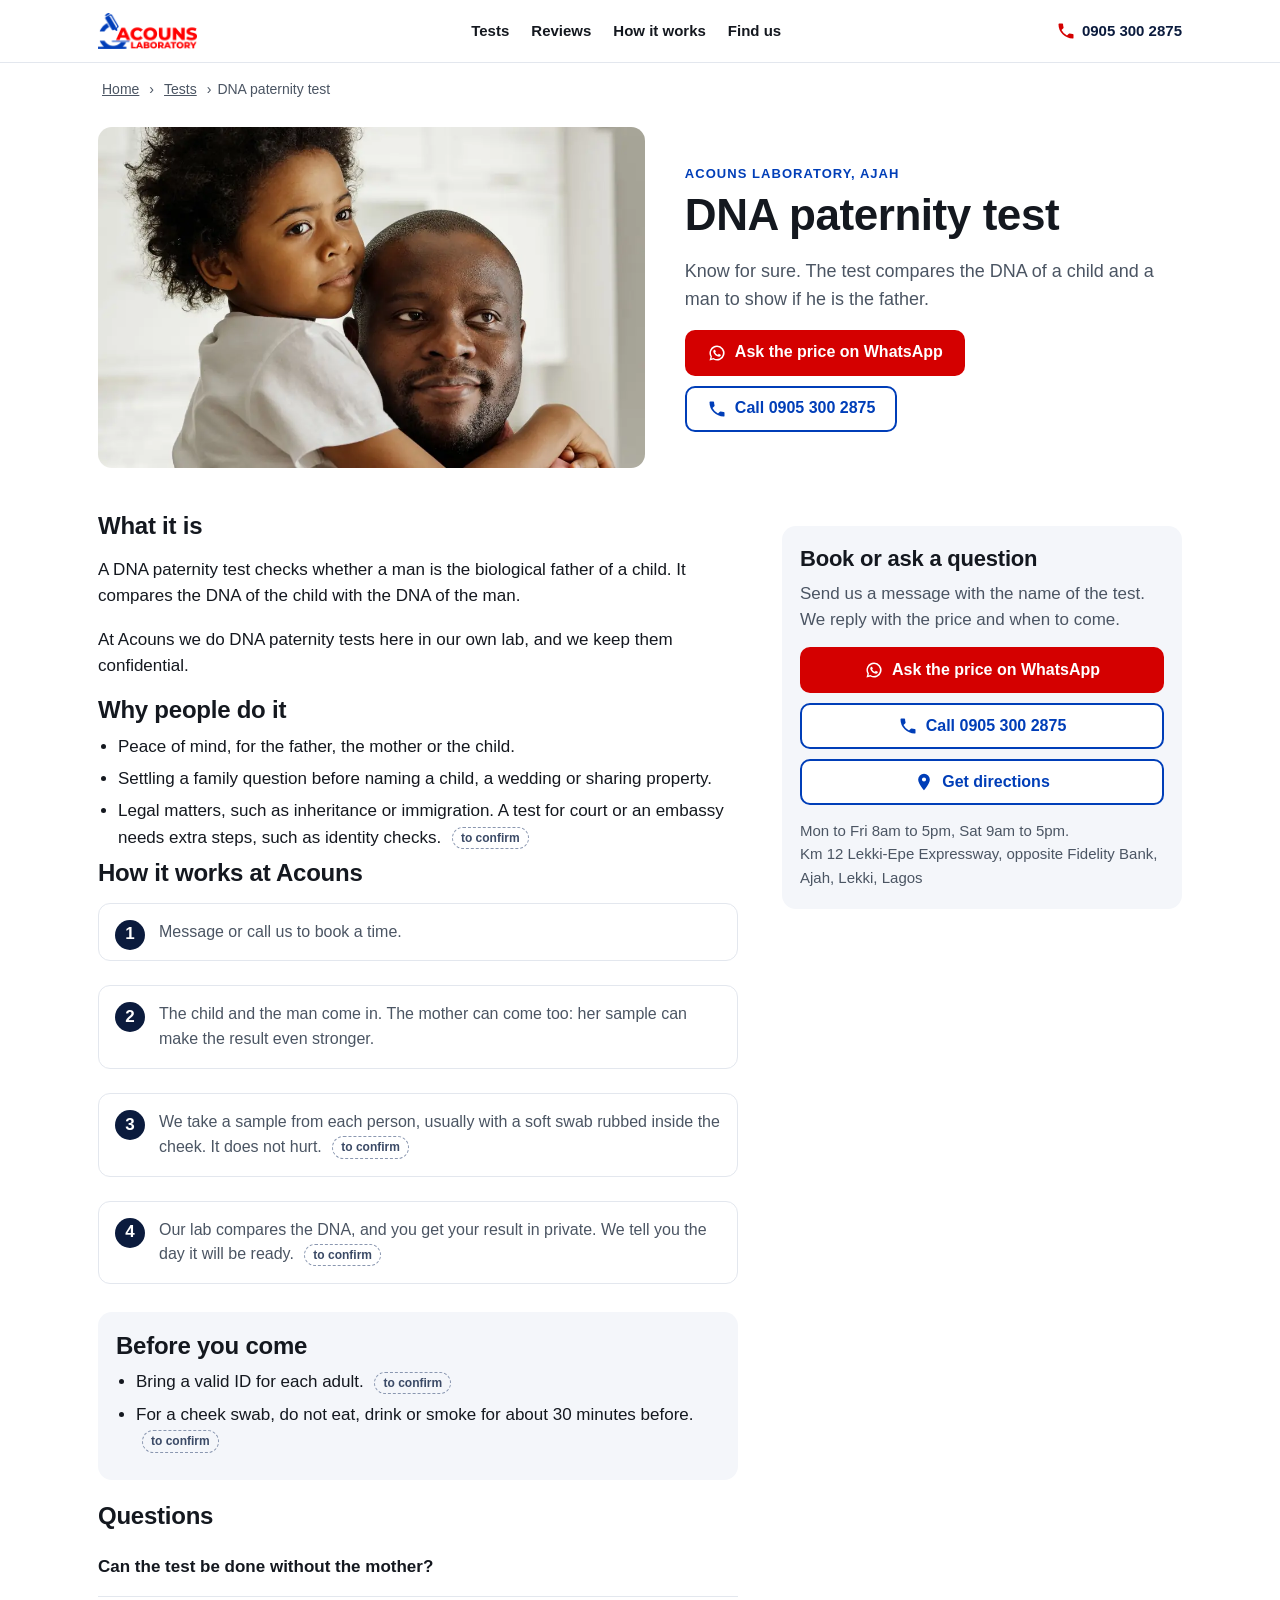
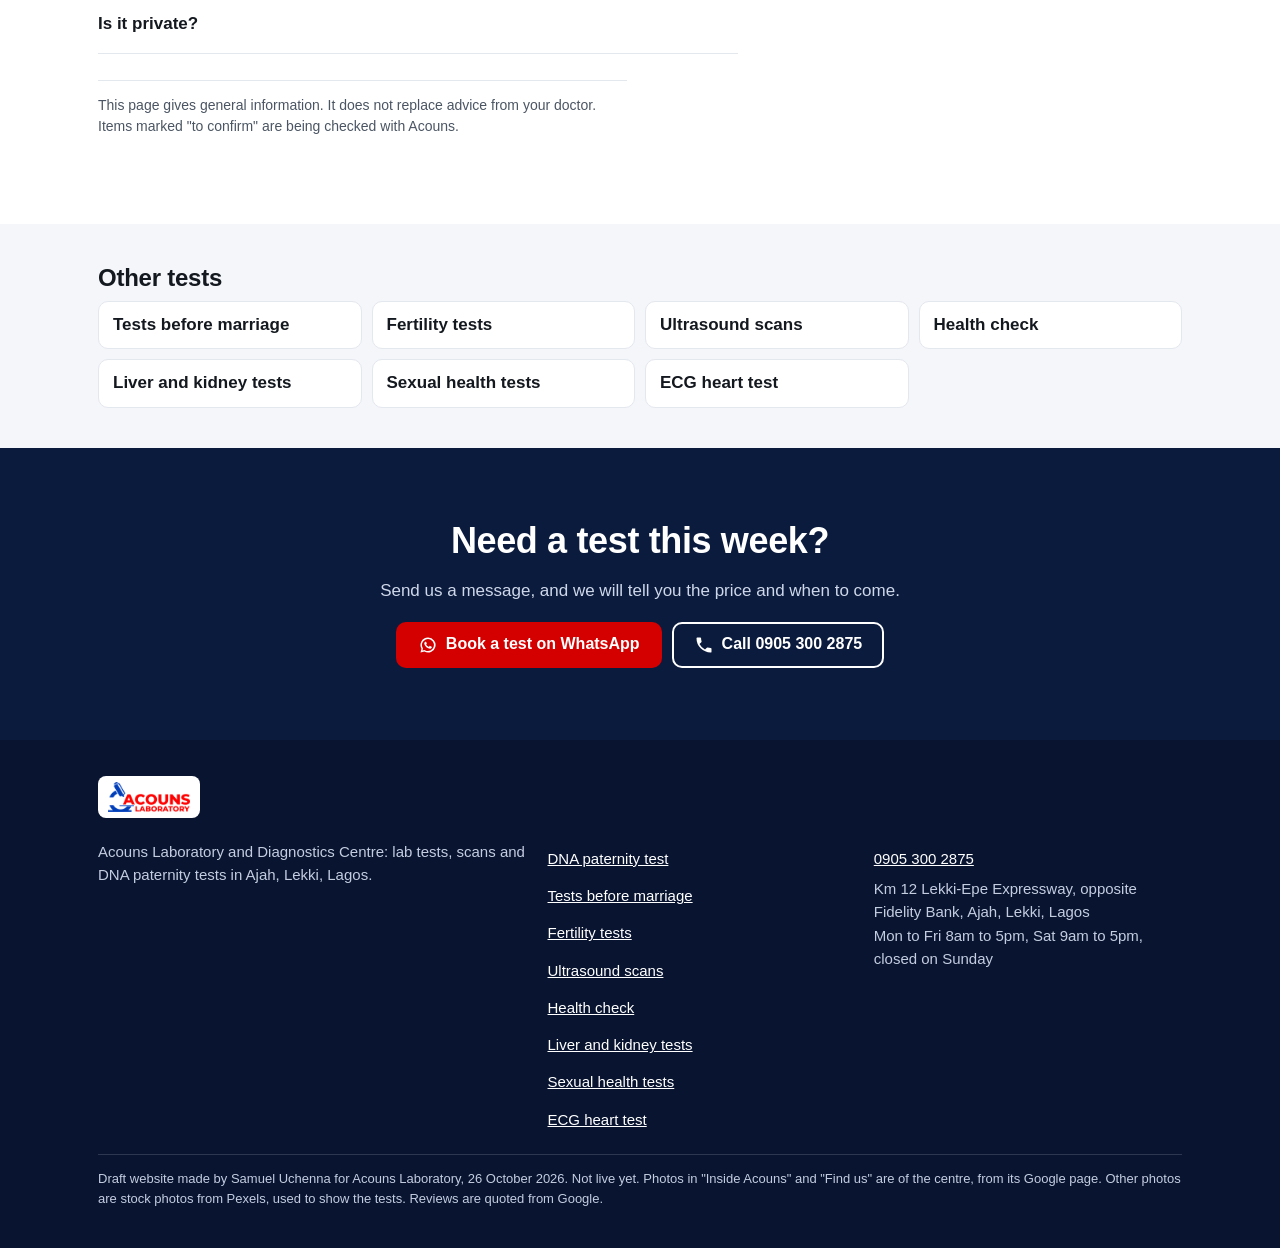
==== dna-paternity-test.html @ ff17a574 "Acouns v2: page per test, stock photos, full-width slow-pan hero" ====
<!doctype html>
<html lang="en-NG">
<head>
<meta charset="utf-8">
<meta name="viewport" content="width=device-width, initial-scale=1">
<meta name="robots" content="noindex, nofollow">
<title>DNA paternity test in Ajah, Lagos | Acouns Laboratory</title>
<meta name="description" content="DNA paternity test at Acouns Laboratory, Km 12 Lekki-Epe Expressway, Ajah. What it is, who it is for, how it works and what to bring.">
<link rel="icon" type="image/png" href="favicon.png">
<link rel="stylesheet" href="assets/site.css">
<script>document.documentElement.classList.add('js')</script>
<script src="assets/site.js" defer></script>
</head>
<body>
<header class="top"><div class="wrap">
 <a class="logo" href="index.html" aria-label="Acouns Laboratory home"><img src="assets/logo-acouns.png" width="104" height="38" alt="Acouns Laboratory"></a>
 <nav class="links" aria-label="Main"><a href="index.html#tests">Tests</a><a href="index.html#reviews">Reviews</a><a href="index.html#how">How it works</a><a href="index.html#find">Find us</a></nav>
 <a class="hcall" href="tel:+2349053002875"><svg viewBox="0 0 24 24" aria-hidden="true"><path d="M6.6 10.8a15.1 15.1 0 0 0 6.6 6.6l2.2-2.2a1 1 0 0 1 1-.25 11.4 11.4 0 0 0 3.6.57 1 1 0 0 1 1 1V20a1 1 0 0 1-1 1A17 17 0 0 1 3 4a1 1 0 0 1 1-1h3.5a1 1 0 0 1 1 1c0 1.25.2 2.45.57 3.57a1 1 0 0 1-.25 1z"/></svg><span>0905 300 2875</span></a>
</div></header>

<main>
<div class="wrap crumb"><a href="index.html">Home</a><span>&rsaquo;</span><a href="index.html#tests">Tests</a><span>&rsaquo;</span>DNA paternity test</div>
<section class="thero"><div class="wrap">
 <div class="pic"><img src="assets/img/t-dna-paternity-test-960.webp" srcset="assets/img/t-dna-paternity-test-480.webp 480w, assets/img/t-dna-paternity-test-960.webp 960w, assets/img/t-dna-paternity-test-1600.webp 1600w" sizes="(min-width: 900px) 55vw, 100vw" width="1600" height="1000" alt="A father hugging his young son" fetchpriority="high"></div>
 <div class="txt">
  <p class="kicker">Acouns Laboratory, Ajah</p>
  <h1>DNA paternity test</h1>
  <p class="sub">Know for sure. The test compares the DNA of a child and a man to show if he is the father.</p>
  <div class="acts"><a class="btn main" href="https://wa.me/2349053002875?text=Hello%20Acouns%2C%20please%20what%20is%20the%20price%20of%20the%20DNA%20paternity%20test%3F" target="_blank" rel="noopener"><svg viewBox="0 0 24 24" aria-hidden="true"><path d="M12 3a9 9 0 0 0-7.8 13.5L3 21l4.6-1.2A9 9 0 1 0 12 3zm0 16.2a7.2 7.2 0 0 1-3.7-1l-.3-.2-2.7.7.7-2.6-.2-.3A7.2 7.2 0 1 1 12 19.2zm4-5.4c-.2-.1-1.3-.6-1.5-.7s-.4-.1-.5.1-.6.7-.7.9-.3.2-.5.1a5.9 5.9 0 0 1-2.9-2.6c-.2-.4.2-.4.6-1.2a.4.4 0 0 0 0-.4l-.7-1.6c-.2-.4-.4-.4-.5-.4h-.4a.8.8 0 0 0-.6.3 2.5 2.5 0 0 0-.8 1.9 4.4 4.4 0 0 0 .9 2.3 10 10 0 0 0 3.8 3.4c1.4.6 2 .6 2.7.5a2.3 2.3 0 0 0 1.5-1.1 1.9 1.9 0 0 0 .1-1.1c0-.1-.2-.2-.5-.3z"/></svg>Ask the price on WhatsApp</a><a class="btn line" href="tel:+2349053002875"><svg viewBox="0 0 24 24" aria-hidden="true"><path d="M6.6 10.8a15.1 15.1 0 0 0 6.6 6.6l2.2-2.2a1 1 0 0 1 1-.25 11.4 11.4 0 0 0 3.6.57 1 1 0 0 1 1 1V20a1 1 0 0 1-1 1A17 17 0 0 1 3 4a1 1 0 0 1 1-1h3.5a1 1 0 0 1 1 1c0 1.25.2 2.45.57 3.57a1 1 0 0 1-.25 1z"/></svg>Call 0905 300 2875</a></div>
 </div>
</div></section>
<section style="padding-top:28px"><div class="wrap tbody">
 <div class="prose">
  
  <h2>What it is</h2>
  <p>A DNA paternity test checks whether a man is the biological father of a child. It compares the DNA of the child with the DNA of the man.</p><p>At Acouns we do DNA paternity tests here in our own lab, and we keep them confidential.</p>
  <h2>Why people do it</h2>
  <ul><li>Peace of mind, for the father, the mother or the child.</li><li>Settling a family question before naming a child, a wedding or sharing property.</li><li>Legal matters, such as inheritance or immigration. A test for court or an embassy needs extra steps, such as identity checks. <span class="chip">to confirm</span></li></ul>
  <h2>How it works at Acouns</h2>
  <ol class="steps" style="grid-template-columns:1fr;margin-top:10px"><li><p>Message or call us to book a time.</p></li><li><p>The child and the man come in. The mother can come too: her sample can make the result even stronger.</p></li><li><p>We take a sample from each person, usually with a soft swab rubbed inside the cheek. It does not hurt. <span class="chip">to confirm</span></p></li><li><p>Our lab compares the DNA, and you get your result in private. We tell you the day it will be ready. <span class="chip">to confirm</span></p></li></ol>
  
  <div class="box"><h2>Before you come</h2><ul><li>Bring a valid ID for each adult. <span class="chip">to confirm</span></li><li>For a cheek swab, do not eat, drink or smoke for about 30 minutes before. <span class="chip">to confirm</span></li></ul></div>
  <div class="faq"><h2>Questions</h2><details><summary>Can the test be done without the mother?</summary><p>Yes. A paternity test can be done with just the man and the child. Adding the mother's sample makes it stronger.</p></details><details><summary>Is it private?</summary><p>Yes. We keep DNA tests confidential, and the result is given only to the people who did the test.</p></details></div>
  <p class="note">This page gives general information. It does not replace advice from your doctor. Items marked "to confirm" are being checked with Acouns.</p>
 </div>
 <aside class="tside box" aria-label="Book this test">
  <h2 style="font-size:22px">Book or ask a question</h2>
  <p style="color:var(--mut);margin:0 0 14px">Send us a message with the name of the test. We reply with the price and when to come.</p>
  <div class="acts" style="flex-direction:column"><a class="btn main" href="https://wa.me/2349053002875?text=Hello%20Acouns%2C%20please%20what%20is%20the%20price%20of%20the%20DNA%20paternity%20test%3F" target="_blank" rel="noopener"><svg viewBox="0 0 24 24" aria-hidden="true"><path d="M12 3a9 9 0 0 0-7.8 13.5L3 21l4.6-1.2A9 9 0 1 0 12 3zm0 16.2a7.2 7.2 0 0 1-3.7-1l-.3-.2-2.7.7.7-2.6-.2-.3A7.2 7.2 0 1 1 12 19.2zm4-5.4c-.2-.1-1.3-.6-1.5-.7s-.4-.1-.5.1-.6.7-.7.9-.3.2-.5.1a5.9 5.9 0 0 1-2.9-2.6c-.2-.4.2-.4.6-1.2a.4.4 0 0 0 0-.4l-.7-1.6c-.2-.4-.4-.4-.5-.4h-.4a.8.8 0 0 0-.6.3 2.5 2.5 0 0 0-.8 1.9 4.4 4.4 0 0 0 .9 2.3 10 10 0 0 0 3.8 3.4c1.4.6 2 .6 2.7.5a2.3 2.3 0 0 0 1.5-1.1 1.9 1.9 0 0 0 .1-1.1c0-.1-.2-.2-.5-.3z"/></svg>Ask the price on WhatsApp</a><a class="btn line" href="tel:+2349053002875"><svg viewBox="0 0 24 24" aria-hidden="true"><path d="M6.6 10.8a15.1 15.1 0 0 0 6.6 6.6l2.2-2.2a1 1 0 0 1 1-.25 11.4 11.4 0 0 0 3.6.57 1 1 0 0 1 1 1V20a1 1 0 0 1-1 1A17 17 0 0 1 3 4a1 1 0 0 1 1-1h3.5a1 1 0 0 1 1 1c0 1.25.2 2.45.57 3.57a1 1 0 0 1-.25 1z"/></svg>Call 0905 300 2875</a><a class="btn line" href="https://www.google.com/maps/dir/?api=1&amp;destination=Acouns%20Laboratory%20And%20Diagnostics%20Centre%2C%20Km%2012%20Lekki-Epe%20Expressway%2C%20Ajah%2C%20Lagos" target="_blank" rel="noopener"><svg viewBox="0 0 24 24" aria-hidden="true"><path d="M12 2a7 7 0 0 0-7 7c0 5.2 7 13 7 13s7-7.8 7-13a7 7 0 0 0-7-7zm0 9.5A2.5 2.5 0 1 1 12 6.5a2.5 2.5 0 0 1 0 5z"/></svg>Get directions</a></div>
  <p style="font-size:15px;color:var(--mut);margin:14px 0 0">Mon to Fri 8am to 5pm, Sat 9am to 5pm.<br>Km 12 Lekki-Epe Expressway, opposite Fidelity Bank, Ajah, Lekki, Lagos</p>
 </aside>
</div></section>
<section style="background:var(--soft);padding:40px 0"><div class="wrap">
 <h2 style="font-size:24px">Other tests</h2>
 <ul class="others"><li><a href="tests-before-marriage.html">Tests before marriage</a></li><li><a href="fertility-tests.html">Fertility tests</a></li><li><a href="ultrasound-scans.html">Ultrasound scans</a></li><li><a href="health-check.html">Health check</a></li><li><a href="liver-and-kidney-tests.html">Liver and kidney tests</a></li><li><a href="sexual-health-tests.html">Sexual health tests</a></li><li><a href="ecg-heart-test.html">ECG heart test</a></li></ul>
</div></section>
</main>
<section class="close"><div class="wrap">
 <h2>Need a test this week?</h2>
 <p>Send us a message, and we will tell you the price and when to come.</p>
 <div class="cacts"><a class="btn main" href="https://wa.me/2349053002875?text=Hello%20Acouns%2C%20I%20would%20like%20to%20book%20a%20test." target="_blank" rel="noopener"><svg viewBox="0 0 24 24" aria-hidden="true"><path d="M12 3a9 9 0 0 0-7.8 13.5L3 21l4.6-1.2A9 9 0 1 0 12 3zm0 16.2a7.2 7.2 0 0 1-3.7-1l-.3-.2-2.7.7.7-2.6-.2-.3A7.2 7.2 0 1 1 12 19.2zm4-5.4c-.2-.1-1.3-.6-1.5-.7s-.4-.1-.5.1-.6.7-.7.9-.3.2-.5.1a5.9 5.9 0 0 1-2.9-2.6c-.2-.4.2-.4.6-1.2a.4.4 0 0 0 0-.4l-.7-1.6c-.2-.4-.4-.4-.5-.4h-.4a.8.8 0 0 0-.6.3 2.5 2.5 0 0 0-.8 1.9 4.4 4.4 0 0 0 .9 2.3 10 10 0 0 0 3.8 3.4c1.4.6 2 .6 2.7.5a2.3 2.3 0 0 0 1.5-1.1 1.9 1.9 0 0 0 .1-1.1c0-.1-.2-.2-.5-.3z"/></svg>Book a test on WhatsApp</a><a class="btn line" href="tel:+2349053002875"><svg viewBox="0 0 24 24" aria-hidden="true"><path d="M6.6 10.8a15.1 15.1 0 0 0 6.6 6.6l2.2-2.2a1 1 0 0 1 1-.25 11.4 11.4 0 0 0 3.6.57 1 1 0 0 1 1 1V20a1 1 0 0 1-1 1A17 17 0 0 1 3 4a1 1 0 0 1 1-1h3.5a1 1 0 0 1 1 1c0 1.25.2 2.45.57 3.57a1 1 0 0 1-.25 1z"/></svg>Call 0905 300 2875</a></div>
</div></section>
<footer><div class="wrap">
 <span class="plate"><img src="assets/logo-acouns.png" width="82" height="30" alt="Acouns Laboratory" loading="lazy"></span>
 <div class="cols">
  <p>Acouns Laboratory and Diagnostics Centre: lab tests, scans and DNA paternity tests in Ajah, Lekki, Lagos.</p>
  <ul><li><a href="dna-paternity-test.html">DNA paternity test</a></li><li><a href="tests-before-marriage.html">Tests before marriage</a></li><li><a href="fertility-tests.html">Fertility tests</a></li><li><a href="ultrasound-scans.html">Ultrasound scans</a></li><li><a href="health-check.html">Health check</a></li><li><a href="liver-and-kidney-tests.html">Liver and kidney tests</a></li><li><a href="sexual-health-tests.html">Sexual health tests</a></li><li><a href="ecg-heart-test.html">ECG heart test</a></li></ul>
  <p><a href="tel:+2349053002875">0905 300 2875</a><br>Km 12 Lekki-Epe Expressway, opposite Fidelity Bank, Ajah, Lekki, Lagos<br>Mon to Fri 8am to 5pm, Sat 9am to 5pm, closed on Sunday</p>
 </div>
 <p class="legal">Draft website made by Samuel Uchenna for Acouns Laboratory, 26 October 2026. Not live yet. Photos in "Inside Acouns" and "Find us" are of the centre, from its Google page. Other photos are stock photos from Pexels, used to show the tests. Reviews are quoted from Google.</p>
</div></footer>
<nav class="mbar" aria-label="Quick contact"><a class="c" href="tel:+2349053002875" aria-label="Call 0905 300 2875"><svg viewBox="0 0 24 24" aria-hidden="true"><path d="M6.6 10.8a15.1 15.1 0 0 0 6.6 6.6l2.2-2.2a1 1 0 0 1 1-.25 11.4 11.4 0 0 0 3.6.57 1 1 0 0 1 1 1V20a1 1 0 0 1-1 1A17 17 0 0 1 3 4a1 1 0 0 1 1-1h3.5a1 1 0 0 1 1 1c0 1.25.2 2.45.57 3.57a1 1 0 0 1-.25 1z"/></svg>0905 300 2875</a><a class="w" href="https://wa.me/2349053002875?text=Hello%20Acouns%2C%20I%20would%20like%20to%20book%20a%20test." target="_blank" rel="noopener"><svg viewBox="0 0 24 24" aria-hidden="true"><path d="M12 3a9 9 0 0 0-7.8 13.5L3 21l4.6-1.2A9 9 0 1 0 12 3zm0 16.2a7.2 7.2 0 0 1-3.7-1l-.3-.2-2.7.7.7-2.6-.2-.3A7.2 7.2 0 1 1 12 19.2zm4-5.4c-.2-.1-1.3-.6-1.5-.7s-.4-.1-.5.1-.6.7-.7.9-.3.2-.5.1a5.9 5.9 0 0 1-2.9-2.6c-.2-.4.2-.4.6-1.2a.4.4 0 0 0 0-.4l-.7-1.6c-.2-.4-.4-.4-.5-.4h-.4a.8.8 0 0 0-.6.3 2.5 2.5 0 0 0-.8 1.9 4.4 4.4 0 0 0 .9 2.3 10 10 0 0 0 3.8 3.4c1.4.6 2 .6 2.7.5a2.3 2.3 0 0 0 1.5-1.1 1.9 1.9 0 0 0 .1-1.1c0-.1-.2-.2-.5-.3z"/></svg>WhatsApp us</a></nav>
</body>
</html>
---- assets/site.css ----
:root{--red:#d40000;--red-d:#b00000;--blue:#003eb8;--navy:#0b1b3d;--ink:#14181f;--mut:#4b5563;--line:#e3e7ee;--soft:#f4f6fa;--w:1120px}
*{box-sizing:border-box}
html{scroll-behavior:smooth;scroll-padding-top:76px}
body{margin:0;font-family:"Segoe UI",Roboto,"Helvetica Neue",Arial,sans-serif;color:var(--ink);font-size:17px;line-height:1.55;background:#fff}
img{max-width:100%;height:auto;display:block}
a{color:var(--blue)}
svg{width:20px;height:20px;fill:currentColor;flex:none}
.wrap{max-width:var(--w);margin:0 auto;padding:0 18px}
h1,h2,h3{line-height:1.15;margin:0 0 .4em;letter-spacing:-.01em}
h1{font-size:34px} h2{font-size:27px} h3{font-size:19px}
section{padding:52px 0}
.faq details p,.close p,.lead,.prose p,.prose li{max-width:68ch}
.close p{margin-left:auto;margin-right:auto}
.kicker{max-width:60ch;font-size:13px;font-weight:700;letter-spacing:.08em;text-transform:uppercase;color:var(--blue);margin:0 0 6px}
.lead{color:var(--mut);margin:0 0 22px}
.btn{white-space:nowrap;display:inline-flex;align-items:center;justify-content:center;gap:8px;min-height:46px;padding:0 20px;border-radius:10px;font-weight:700;text-decoration:none;font-size:16px;border:2px solid transparent}
.btn.main{background:var(--red);color:#fff} .btn.main:hover{background:var(--red-d)}
.btn.line{border-color:var(--blue);color:var(--blue);background:#fff} .btn.line:hover{background:#eef3ff}
.chip{display:inline-block;font-size:12px;font-weight:700;color:#3b4a66;border:1px dashed #8a97b0;border-radius:20px;padding:1px 8px;margin-left:6px;vertical-align:middle;white-space:nowrap}
/* header */
header.top{position:sticky;top:0;z-index:20;background:#fff;border-bottom:1px solid var(--line)}
header.top .wrap{display:flex;align-items:center;justify-content:space-between;height:62px;gap:12px}
.logo{display:block;flex:none} .logo img{height:36px;width:auto}
nav.links{display:none;gap:22px} nav.links a{color:var(--ink);text-decoration:none;font-weight:600;font-size:15px} nav.links a:hover{color:var(--blue)}
.hcall{display:inline-flex;align-items:center;gap:6px;color:var(--navy);font-weight:700;text-decoration:none;font-size:15px;min-height:42px}
.hcall svg{color:var(--red)}
/* hero: full-width pictures, panel below (same on phone and laptop) */
.hero{padding:0 0 10px}
.media{position:relative;overflow:hidden;background:#dfe5ef;aspect-ratio:4/3}
.media .slide{position:absolute;inset:0;margin:0;opacity:0;transition:opacity 1.1s ease}
.media .slide.on{opacity:1}
.media img{width:100%;height:100%;object-fit:cover}
.js .media .slide.on img{animation:pan 9s ease-out forwards}
.media .slide.alt img{transform-origin:70% 40%}
@keyframes pan{from{transform:scale(1)}to{transform:scale(1.07)}}
.mtag{position:absolute;left:12px;bottom:56px;background:rgba(11,27,61,.78);color:#fff;font-size:13px;font-weight:700;border-radius:20px;padding:4px 12px;z-index:2}
.pausebtn{position:absolute;right:12px;bottom:56px;z-index:2;display:none;align-items:center;gap:6px;background:rgba(255,255,255,.92);color:var(--navy);border:0;border-radius:20px;font:700 13px/1 "Segoe UI",Arial,sans-serif;min-height:34px;padding:0 12px;cursor:pointer}
.media.running .pausebtn{display:inline-flex}
.hero .panel{position:relative;z-index:3;margin:-44px 12px 0;background:#fff;border-radius:16px;padding:20px 18px 18px;box-shadow:0 10px 34px rgba(11,27,61,.14)}
.hero p.sub{color:var(--mut);margin:0 0 14px}
.acts{display:flex;flex-wrap:wrap;gap:10px}
.hero .acts .btn{flex:1 1 220px}
.open{display:flex;align-items:center;gap:8px;font-size:15px;font-weight:600;color:var(--navy);margin:0 0 12px}
.open .dot{width:9px;height:9px;border-radius:50%;background:#1f9d55;flex:none} .open.shut .dot{background:#9aa3b2}
/* proof */
.proof{background:var(--navy);color:#fff;padding:22px 0}
.proof .wrap{display:grid;grid-template-columns:repeat(2,1fr);gap:16px 10px}
.proof .wrap>div{border-left:1px solid rgba(255,255,255,.25);padding-left:12px}
.proof b{display:block;font-size:30px;line-height:1.1} .proof span{font-size:14px;color:#cfd8ea}
/* test cards */
.tests{display:grid;grid-template-columns:1fr;gap:14px}
.test{position:relative;border:1px solid var(--line);border-radius:12px;overflow:hidden;display:flex;flex-direction:column;background:#fff;transition:transform .15s,box-shadow .15s}
.test:hover{transform:translateY(-2px);box-shadow:0 6px 18px rgba(11,27,61,.10)}
.test img{width:100%;aspect-ratio:16/10;object-fit:cover}
.test .tb{padding:14px 16px 12px;display:flex;flex-direction:column;flex:1}
.test h3 a{color:var(--ink);text-decoration:none;display:inline-block;padding:10px 0 4px;min-height:40px} .test h3 a::after{content:"";position:absolute;inset:0;z-index:1}
.test p{color:var(--mut);margin:0 0 10px;font-size:16px}
.test .more{font-weight:700;font-size:15px;color:var(--blue);margin-top:auto}
.test .ask{position:relative;z-index:2;font-weight:700;font-size:15px;min-height:44px;display:inline-flex;align-items:center;gap:6px;color:#1f7a4d}
.test .ask svg{width:18px;height:18px}
.notsure{margin-top:18px;display:flex;flex-wrap:wrap;gap:10px;align-items:center}
.depts{columns:1;padding:0;margin:14px 0 0;list-style:none} .depts li{break-inside:avoid;padding:6px 0;border-bottom:1px solid var(--line);font-size:16px} .depts span{color:var(--mut)}
details.all{margin-top:22px;border:1px solid var(--line);border-radius:12px;padding:6px 16px;background:#fff} details.all summary{cursor:pointer;font-weight:700;min-height:44px;display:flex;align-items:center}
/* reviews */
.revs-top{display:grid;grid-template-columns:1fr;gap:18px;align-items:center;margin-bottom:22px}
.score{display:flex;align-items:center;gap:14px} .score b{font-size:42px;line-height:1;color:var(--navy)}
.stars{display:inline-flex;gap:1px;color:#9a6700} .stars svg{width:17px;height:17px} .stars svg.off{color:#c9ced8}
.bars{display:grid;gap:6px;max-width:420px} .bar{display:grid;grid-template-columns:52px 1fr 26px;gap:8px;align-items:center;font-size:14px;color:var(--mut)}
.bar i{height:9px;background:#e6eaf1;border-radius:6px;overflow:hidden;display:block} .bar em{display:block;height:100%;background:var(--blue);border-radius:6px}
.topics{display:flex;flex-wrap:wrap;gap:8px;margin:0 0 20px;padding:0;list-style:none} .topics li{background:#fff;border:1px solid var(--line);border-radius:20px;padding:5px 12px;font-size:14px;font-weight:600}
.revs{display:grid;grid-template-columns:1fr;gap:12px}
.rev{margin:0;border:1px solid var(--line);border-radius:12px;padding:16px;background:#fff}
.rev .who{display:flex;gap:10px;align-items:center;margin-bottom:6px} .rev .who small{display:block;color:var(--mut);font-size:13px}
.av{width:40px;height:40px;border-radius:50%;background:#e8eefb;color:var(--blue);font-weight:800;display:flex;align-items:center;justify-content:center;font-size:15px;flex:none}
.rev blockquote{margin:8px 0 0;font-size:16px}
.js .rev.more{display:none} .js .revs.open .rev.more{display:block}
.revbtns{margin-top:16px;display:flex;flex-wrap:wrap;gap:10px}
.nojs-hide{display:none} .js .nojs-hide{display:inline-flex}
/* gallery */
.gal{display:grid;grid-template-columns:1fr 1fr;gap:10px} .gal figure:first-child{grid-column:span 2}
.gal figure{margin:0} .gal img{width:100%;aspect-ratio:4/3;object-fit:cover;border-radius:10px}
.gal figcaption{font-size:14px;color:var(--mut);margin-top:4px}
/* steps */
.steps{counter-reset:s;display:grid;grid-template-columns:1fr;gap:12px;padding:0;margin:0;list-style:none}
.steps li{counter-increment:s;background:#fff;border:1px solid var(--line);border-radius:12px;padding:16px 16px 16px 60px;position:relative}
.steps li::before{content:counter(s);position:absolute;left:16px;top:16px;width:30px;height:30px;border-radius:50%;background:var(--navy);color:#fff;font-weight:800;display:flex;align-items:center;justify-content:center}
.steps p{margin:0;color:var(--mut);font-size:16px}
/* staff */
.staffgrid{display:grid;grid-template-columns:1fr;gap:20px;align-items:center}
.ticks{list-style:none;padding:18px;margin:0;background:var(--soft);border-radius:12px} .ticks li{display:flex;gap:10px;align-items:flex-start;padding:7px 0;font-weight:600} .ticks svg{color:#1f7a4d;margin-top:3px}
/* faq */
.faq details{border-bottom:1px solid var(--line);padding:4px 0} .faq summary{cursor:pointer;font-weight:700;min-height:48px;display:flex;align-items:center;font-size:17px}
.faq details p{margin:0 0 14px;color:var(--mut)}
/* find */
.find{display:grid;grid-template-columns:1fr;gap:20px}
.find img{border-radius:12px;width:100%;max-width:340px;height:auto;margin:0 auto}
.find table{border-collapse:collapse;width:100%;max-width:360px;font-size:16px;margin:8px 0 18px} .find th{text-align:left;font-weight:600;padding:4px 0} .find td{text-align:right;padding:4px 0}
.find .row{display:flex;gap:8px;align-items:flex-start;margin:0 0 10px} .find .row svg{color:var(--red);margin-top:3px}
/* test pages */
.crumb{font-size:14px;color:var(--mut);padding:6px 18px 0} .crumb a{color:var(--mut);display:inline-block;padding:10px 4px;min-height:40px} .crumb span{margin:0 6px}
.thero{padding:16px 0 8px}
.thero .pic{border-radius:14px;overflow:hidden;aspect-ratio:16/10;background:#dfe5ef}
.thero .pic img{width:100%;height:100%;object-fit:cover}
.thero .txt{padding-top:18px}
.thero .sub{color:var(--mut);font-size:18px;margin:0 0 16px}
.prose h2{font-size:24px;margin-top:8px} .prose ul{padding-left:20px;margin:0 0 6px} .prose li{margin:6px 0}
.box{background:var(--soft);border-radius:14px;padding:20px 18px;margin:22px 0}
.box h2{margin-top:0}
.warn{border-left:4px solid var(--red);background:#fff5f5;padding:12px 14px;border-radius:8px;margin:16px 0;font-weight:600}
.note{font-size:14px;color:var(--mut);border-top:1px solid var(--line);padding-top:14px;margin-top:26px}
.others{display:grid;grid-template-columns:1fr 1fr;gap:10px;padding:0;margin:0;list-style:none}
.others a{display:flex;align-items:center;min-height:48px;padding:10px 14px;border:1px solid var(--line);border-radius:10px;text-decoration:none;font-weight:600;color:var(--ink);background:#fff}
.others a:hover{border-color:var(--blue);color:var(--blue)}
/* close + footer */
.close{background:var(--navy);color:#fff;text-align:center} .close p{color:#cfd8ea} .close .btn.line{background:transparent;color:#fff;border-color:#fff}
.cacts{display:flex;flex-wrap:wrap;gap:10px;justify-content:center}
footer{background:#081430;color:#c4cde0;padding:36px 0 26px;font-size:15px}
footer .plate{display:inline-block;background:#fff;border-radius:8px;padding:6px 10px} footer .plate img{height:30px;width:auto}
footer a{color:#fff;display:inline-block;padding:7px 0;min-height:34px} footer .cols{display:grid;grid-template-columns:1fr;gap:18px;margin:16px 0} footer ul{list-style:none;padding:0;margin:0} footer .cols p{margin:0}
footer .legal{border-top:1px solid rgba(255,255,255,.15);padding-top:14px;font-size:13px}
/* mobile bar */
.mbar{position:fixed;left:0;right:0;bottom:0;z-index:30;display:grid;grid-template-columns:1fr 1fr;background:#fff;border-top:1px solid var(--line);box-shadow:0 -4px 16px rgba(0,0,0,.06)}
.mbar a{display:flex;align-items:center;justify-content:center;gap:8px;min-height:56px;font-weight:700;text-decoration:none;font-size:16px}
.mbar .c{color:var(--navy)} .mbar .c svg{color:var(--red)} .mbar .w{background:var(--red);color:#fff}
@media (min-width:640px){ .tests{grid-template-columns:1fr 1fr} .revs{grid-template-columns:1fr 1fr} .depts{columns:2;column-gap:28px} .gal{grid-template-columns:repeat(3,1fr)} .gal figure:first-child{grid-column:auto} .proof .wrap{grid-template-columns:repeat(4,1fr)} .steps{grid-template-columns:1fr 1fr} footer .cols{grid-template-columns:1.4fr 1fr 1fr} .others{grid-template-columns:repeat(4,1fr)} }
@media (min-width:900px){
 .mbar{display:none}
 h1{font-size:50px} h2{font-size:36px} h3{font-size:20px} section{padding:72px 0}
 nav.links{display:flex}
 .media{aspect-ratio:auto;height:min(620px,50vw)}
 .mtag,.pausebtn{bottom:64px}
 .hero .panel{max-width:900px;margin:-44px auto 0;padding:28px 34px 26px}
 .hero .acts .btn{flex:0 1 auto}
 .tests{grid-template-columns:repeat(4,1fr)} .revs{grid-template-columns:repeat(3,1fr)}
 .revs-top{grid-template-columns:auto 1fr} .steps{grid-template-columns:repeat(4,1fr)}
 .staffgrid{grid-template-columns:1.1fr 1fr;gap:48px}
 .find{grid-template-columns:1fr 1fr;align-items:start} .find img{max-width:420px} .proof b{font-size:38px}
 .thero .wrap{display:grid;grid-template-columns:1.1fr 1fr;gap:40px;align-items:center} .thero .txt{padding-top:0}
 .tbody{display:grid;grid-template-columns:1.6fr 1fr;gap:44px;align-items:start} .tside{position:sticky;top:84px}
 .thero h1{font-size:44px}
}
@media (max-width:899px){ footer{padding-bottom:86px} }
@media (prefers-reduced-motion:reduce){ html{scroll-behavior:auto} .test{transition:none} .js .media .slide.on img{animation:none} .media .slide{transition:none} }
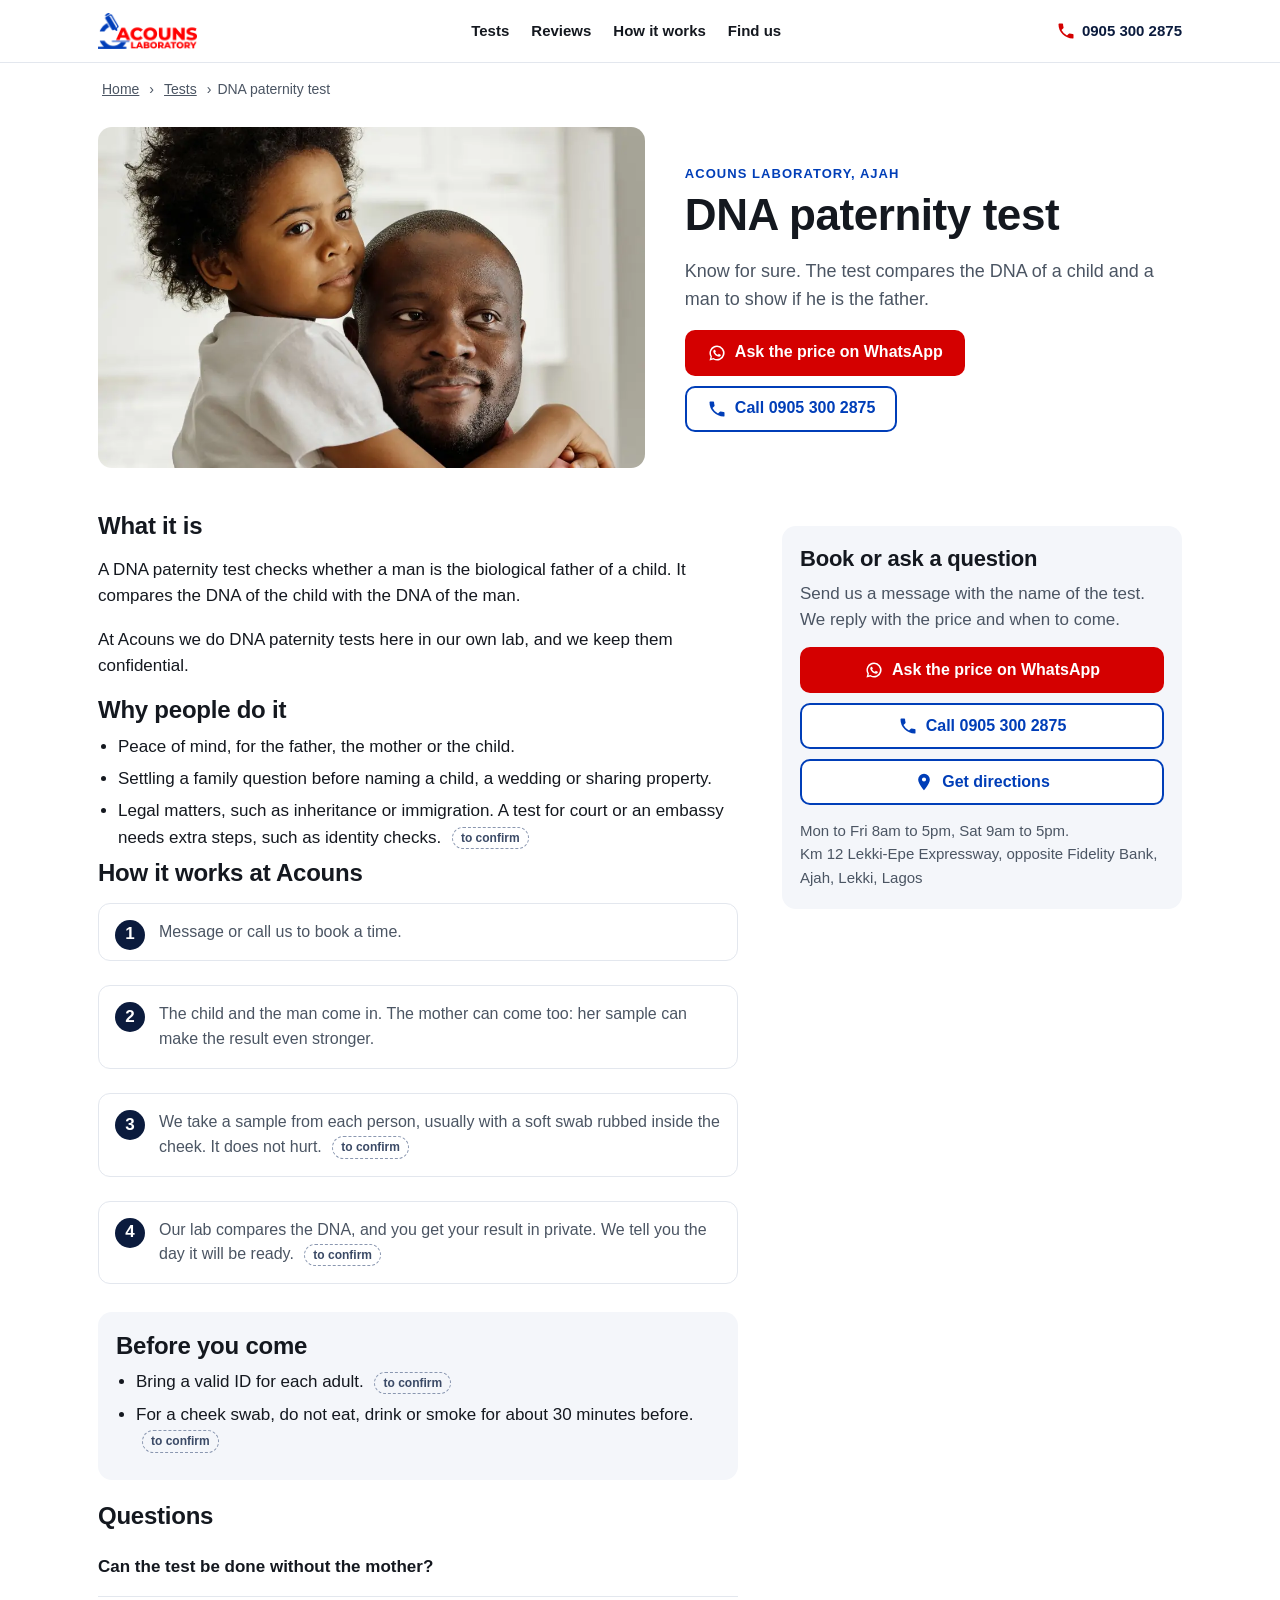
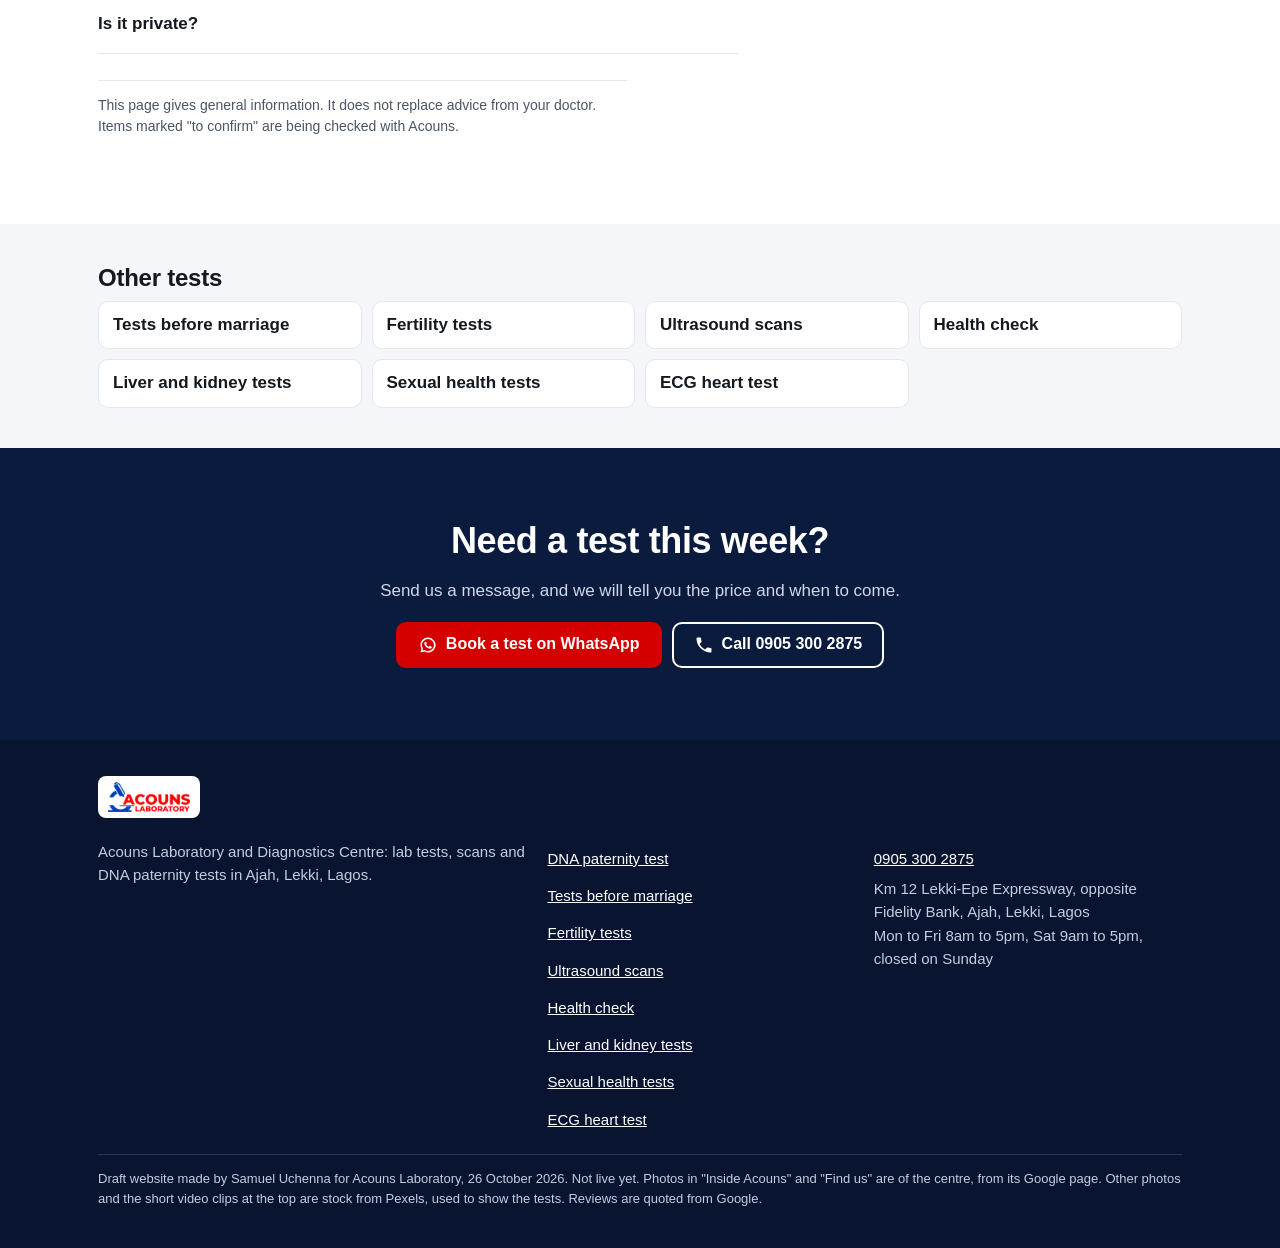
==== commit e5c08b44: "Hero videos now show on phones with reduce-motion on; poster stills, play retries, ?debug=1 panel Th" ====
--- a/dna-paternity-test.html
+++ b/dna-paternity-test.html
@@ -7,9 +7,9 @@
 <title>DNA paternity test in Ajah, Lagos | Acouns Laboratory</title>
 <meta name="description" content="DNA paternity test at Acouns Laboratory, Km 12 Lekki-Epe Expressway, Ajah. What it is, who it is for, how it works and what to bring.">
 <link rel="icon" type="image/png" href="favicon.png">
-<link rel="stylesheet" href="assets/site.css">
+<link rel="stylesheet" href="assets/site.css?v=3">
 <script>document.documentElement.classList.add('js')</script>
-<script src="assets/site.js" defer></script>
+<script src="assets/site.js?v=3" defer></script>
 </head>
 <body>
 <header class="top"><div class="wrap">
@@ -67,7 +67,7 @@
   <ul><li><a href="dna-paternity-test.html">DNA paternity test</a></li><li><a href="tests-before-marriage.html">Tests before marriage</a></li><li><a href="fertility-tests.html">Fertility tests</a></li><li><a href="ultrasound-scans.html">Ultrasound scans</a></li><li><a href="health-check.html">Health check</a></li><li><a href="liver-and-kidney-tests.html">Liver and kidney tests</a></li><li><a href="sexual-health-tests.html">Sexual health tests</a></li><li><a href="ecg-heart-test.html">ECG heart test</a></li></ul>
   <p><a href="tel:+2349053002875">0905 300 2875</a><br>Km 12 Lekki-Epe Expressway, opposite Fidelity Bank, Ajah, Lekki, Lagos<br>Mon to Fri 8am to 5pm, Sat 9am to 5pm, closed on Sunday</p>
  </div>
- <p class="legal">Draft website made by Samuel Uchenna for Acouns Laboratory, 26 October 2026. Not live yet. Photos in "Inside Acouns" and "Find us" are of the centre, from its Google page. Other photos are stock photos from Pexels, used to show the tests. Reviews are quoted from Google.</p>
+ <p class="legal">Draft website made by Samuel Uchenna for Acouns Laboratory, 26 October 2026. Not live yet. Photos in "Inside Acouns" and "Find us" are of the centre, from its Google page. Other photos and the short video clips at the top are stock from Pexels, used to show the tests. Reviews are quoted from Google.</p>
 </div></footer>
 <nav class="mbar" aria-label="Quick contact"><a class="c" href="tel:+2349053002875" aria-label="Call 0905 300 2875"><svg viewBox="0 0 24 24" aria-hidden="true"><path d="M6.6 10.8a15.1 15.1 0 0 0 6.6 6.6l2.2-2.2a1 1 0 0 1 1-.25 11.4 11.4 0 0 0 3.6.57 1 1 0 0 1 1 1V20a1 1 0 0 1-1 1A17 17 0 0 1 3 4a1 1 0 0 1 1-1h3.5a1 1 0 0 1 1 1c0 1.25.2 2.45.57 3.57a1 1 0 0 1-.25 1z"/></svg>0905 300 2875</a><a class="w" href="https://wa.me/2349053002875?text=Hello%20Acouns%2C%20I%20would%20like%20to%20book%20a%20test." target="_blank" rel="noopener"><svg viewBox="0 0 24 24" aria-hidden="true"><path d="M12 3a9 9 0 0 0-7.8 13.5L3 21l4.6-1.2A9 9 0 1 0 12 3zm0 16.2a7.2 7.2 0 0 1-3.7-1l-.3-.2-2.7.7.7-2.6-.2-.3A7.2 7.2 0 1 1 12 19.2zm4-5.4c-.2-.1-1.3-.6-1.5-.7s-.4-.1-.5.1-.6.7-.7.9-.3.2-.5.1a5.9 5.9 0 0 1-2.9-2.6c-.2-.4.2-.4.6-1.2a.4.4 0 0 0 0-.4l-.7-1.6c-.2-.4-.4-.4-.5-.4h-.4a.8.8 0 0 0-.6.3 2.5 2.5 0 0 0-.8 1.9 4.4 4.4 0 0 0 .9 2.3 10 10 0 0 0 3.8 3.4c1.4.6 2 .6 2.7.5a2.3 2.3 0 0 0 1.5-1.1 1.9 1.9 0 0 0 .1-1.1c0-.1-.2-.2-.5-.3z"/></svg>WhatsApp us</a></nav>
 </body>
--- a/assets/site.css
+++ b/assets/site.css
@@ -29,7 +29,8 @@
 .media{position:relative;overflow:hidden;background:#dfe5ef;aspect-ratio:4/3}
 .media .slide{position:absolute;inset:0;margin:0;opacity:0;transition:opacity 1.1s ease}
 .media .slide.on{opacity:1}
-.media img{width:100%;height:100%;object-fit:cover}
+.media img,.media video{width:100%;height:100%;object-fit:cover;display:block}
+.media video{background:var(--navy)}
 .js .media .slide.on img{animation:pan 9s ease-out forwards}
 .media .slide.alt img{transform-origin:70% 40%}
 @keyframes pan{from{transform:scale(1)}to{transform:scale(1.07)}}
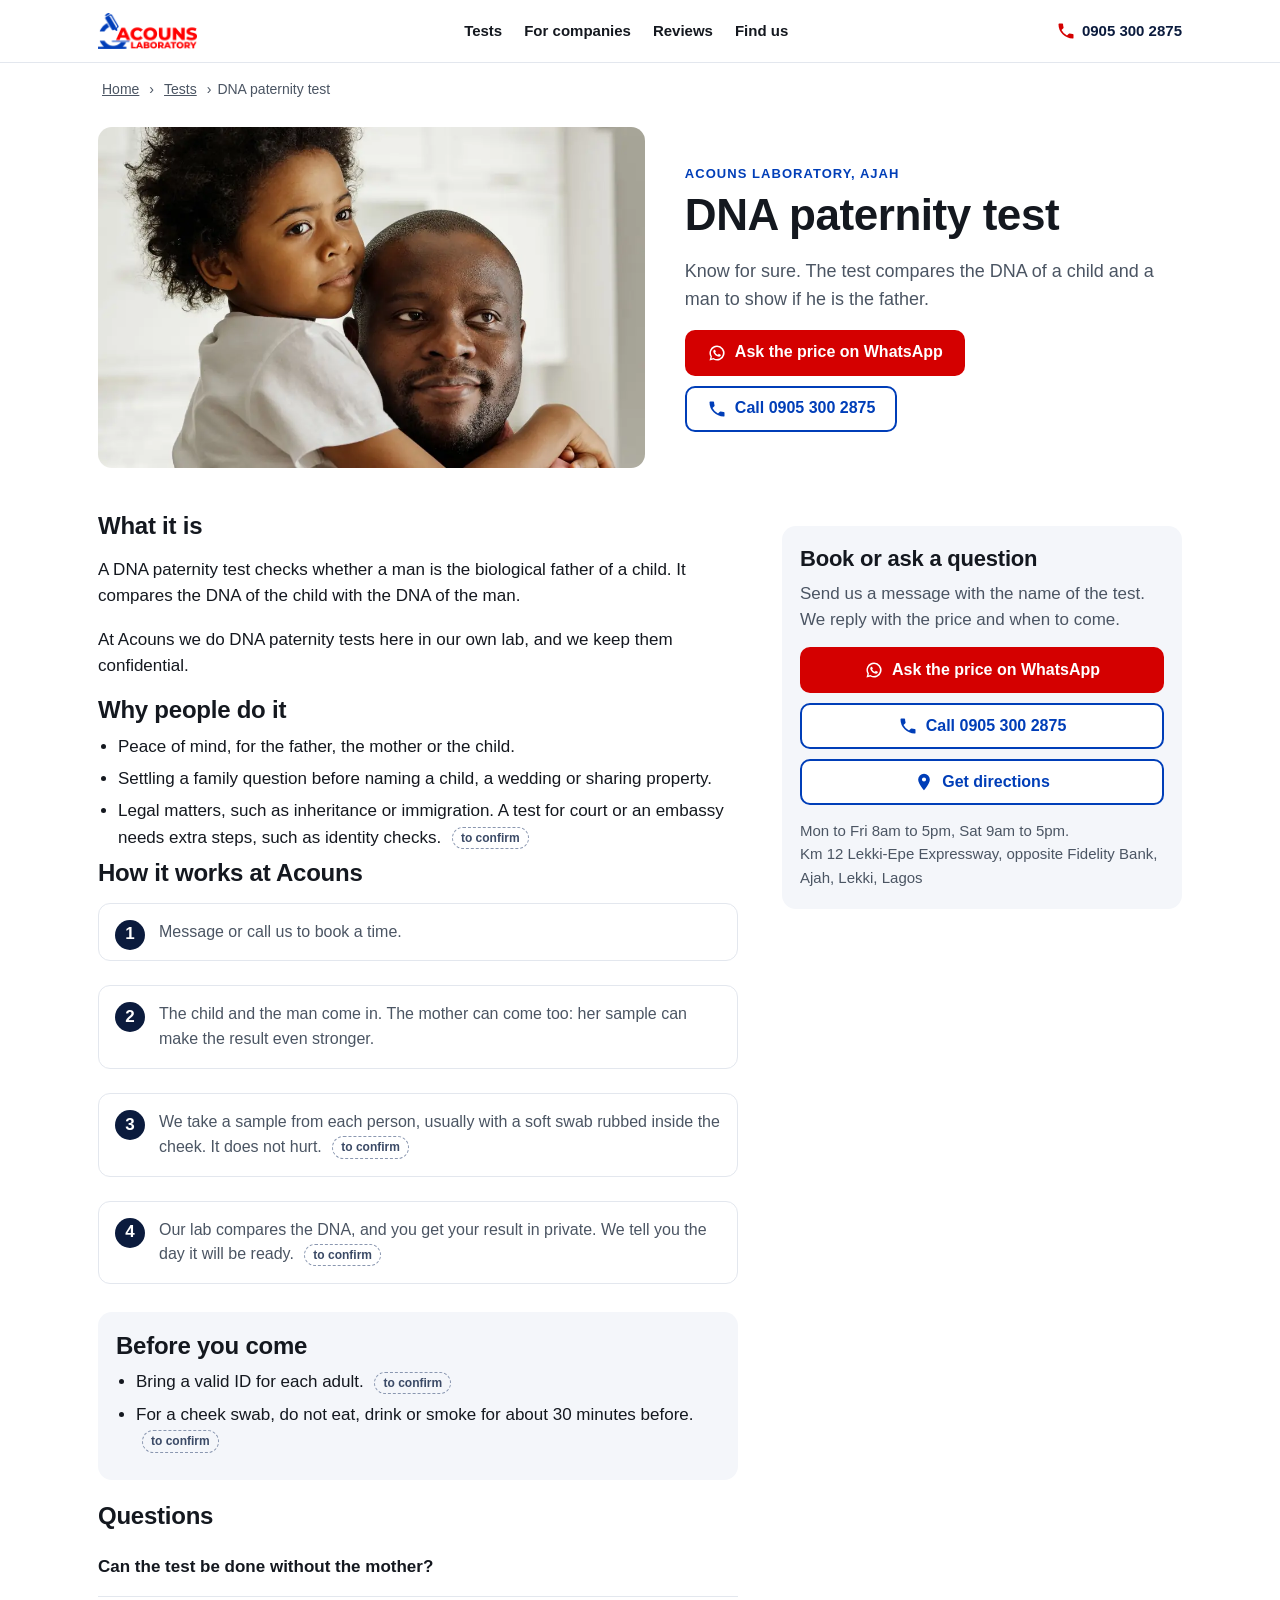
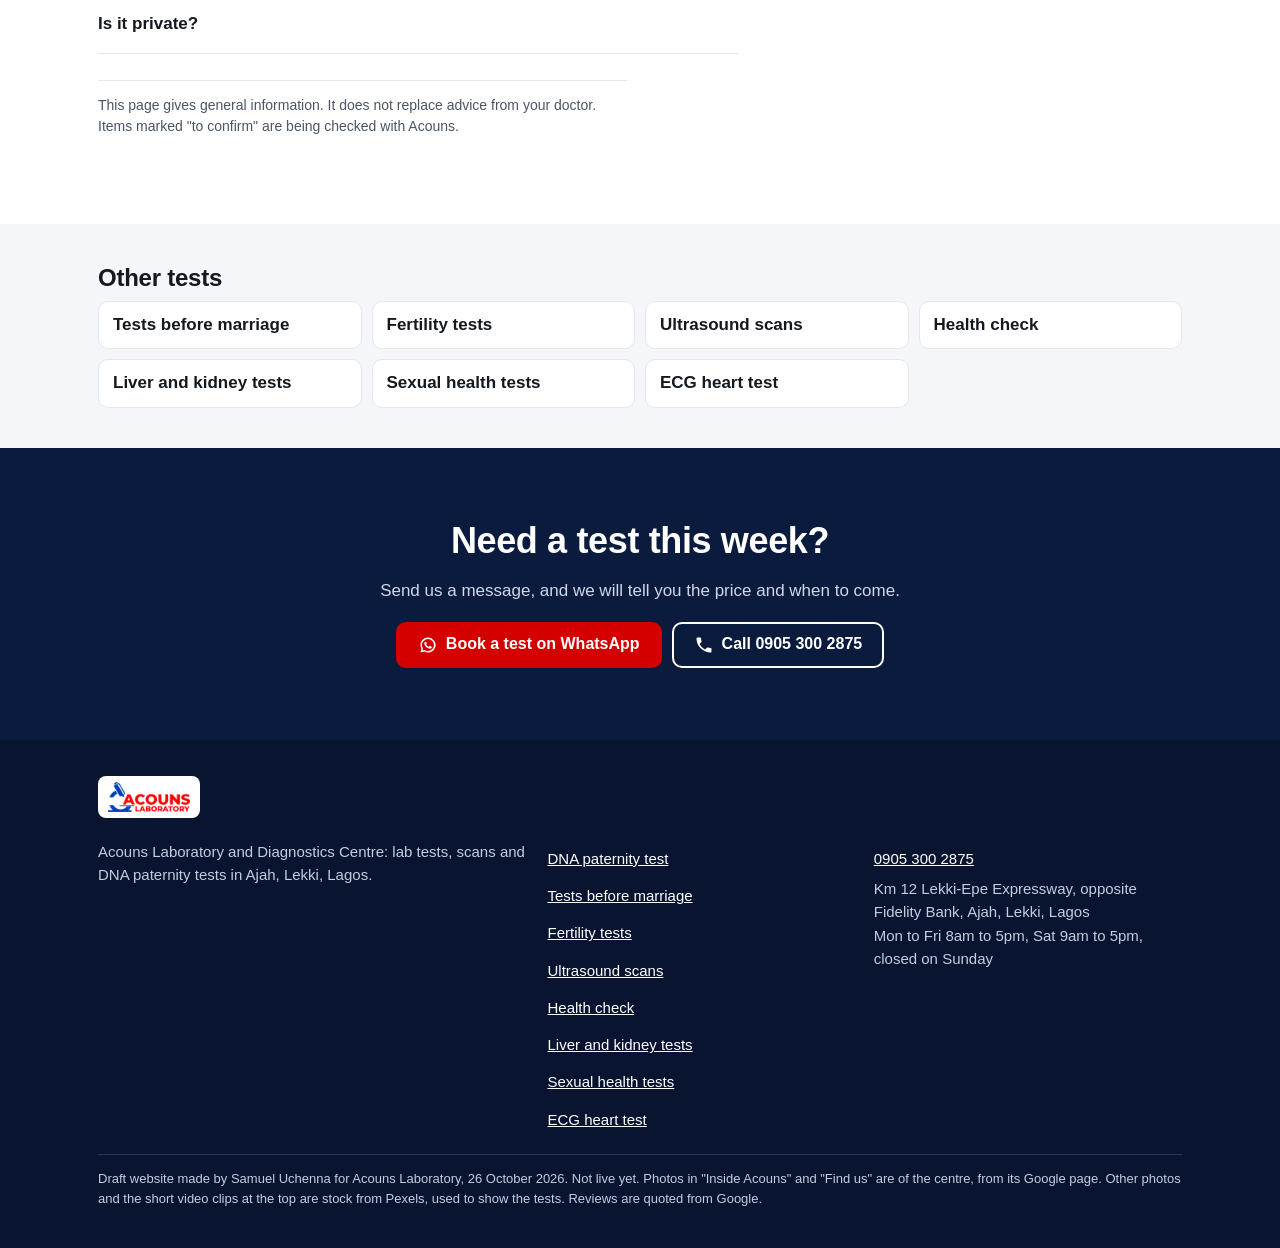
==== commit dc74048b: "Make the request-form page the main home page; keep the old home as home-v2.html index.html is now t" ====
--- a/dna-paternity-test.html
+++ b/dna-paternity-test.html
@@ -7,19 +7,19 @@
 <title>DNA paternity test in Ajah, Lagos | Acouns Laboratory</title>
 <meta name="description" content="DNA paternity test at Acouns Laboratory, Km 12 Lekki-Epe Expressway, Ajah. What it is, who it is for, how it works and what to bring.">
 <link rel="icon" type="image/png" href="favicon.png">
-<link rel="stylesheet" href="assets/site.css?v=3">
-<script>document.documentElement.classList.add('js')</script>
-<script src="assets/site.js?v=3" defer></script>
+<link rel="stylesheet" href="assets/site.css?v=7">
+<script>document.documentElement.classList.add('js');try{sessionStorage.seen=1}catch(e){}</script>
+<script src="assets/site.js?v=7" defer></script>
 </head>
 <body>
 <header class="top"><div class="wrap">
  <a class="logo" href="index.html" aria-label="Acouns Laboratory home"><img src="assets/logo-acouns.png" width="104" height="38" alt="Acouns Laboratory"></a>
- <nav class="links" aria-label="Main"><a href="index.html#tests">Tests</a><a href="index.html#reviews">Reviews</a><a href="index.html#how">How it works</a><a href="index.html#find">Find us</a></nav>
+ <nav class="links" aria-label="Main"><a href="index.html#form">Tests</a><a href="index.html#staff">For companies</a><a href="index.html#reviews">Reviews</a><a href="index.html#find">Find us</a></nav>
  <a class="hcall" href="tel:+2349053002875"><svg viewBox="0 0 24 24" aria-hidden="true"><path d="M6.6 10.8a15.1 15.1 0 0 0 6.6 6.6l2.2-2.2a1 1 0 0 1 1-.25 11.4 11.4 0 0 0 3.6.57 1 1 0 0 1 1 1V20a1 1 0 0 1-1 1A17 17 0 0 1 3 4a1 1 0 0 1 1-1h3.5a1 1 0 0 1 1 1c0 1.25.2 2.45.57 3.57a1 1 0 0 1-.25 1z"/></svg><span>0905 300 2875</span></a>
 </div></header>
 
 <main>
-<div class="wrap crumb"><a href="index.html">Home</a><span>&rsaquo;</span><a href="index.html#tests">Tests</a><span>&rsaquo;</span>DNA paternity test</div>
+<div class="wrap crumb"><a href="index.html">Home</a><span>&rsaquo;</span><a href="index.html#form">Tests</a><span>&rsaquo;</span>DNA paternity test</div>
 <section class="thero"><div class="wrap">
  <div class="pic"><img src="assets/img/t-dna-paternity-test-960.webp" srcset="assets/img/t-dna-paternity-test-480.webp 480w, assets/img/t-dna-paternity-test-960.webp 960w, assets/img/t-dna-paternity-test-1600.webp 1600w" sizes="(min-width: 900px) 55vw, 100vw" width="1600" height="1000" alt="A father hugging his young son" fetchpriority="high"></div>
  <div class="txt">
--- a/assets/site.css
+++ b/assets/site.css
@@ -142,3 +142,53 @@
 }
 @media (max-width:899px){ footer{padding-bottom:86px} }
 @media (prefers-reduced-motion:reduce){ html{scroll-behavior:auto} .test{transition:none} .js .media .slide.on img{animation:none} .media .slide{transition:none} }
+
+/* home v3 */
+.v3doors{display:grid;grid-template-columns:1fr 1fr;border-bottom:1px solid var(--line);background:#fff}
+.v3doors a{display:flex;align-items:center;justify-content:center;min-height:48px;font-weight:700;font-size:15px;color:var(--ink);text-decoration:none;border-bottom:3px solid transparent}
+.v3doors a.on{color:var(--navy);border-bottom-color:var(--red)}
+.v3 .media{aspect-ratio:16/9}
+.v3h1{font-size:13px;letter-spacing:.08em;text-transform:uppercase;color:var(--blue);margin:0 0 6px;font-weight:700;line-height:1.3}
+.v3q{font-size:clamp(21px,6vw,26px);line-height:1.15;font-weight:800;color:var(--navy);margin:0 0 12px}
+.pick{list-style:none;margin:0;padding:0;display:grid;gap:6px}
+.pick a{display:flex;align-items:center;justify-content:space-between;gap:12px;min-height:52px;padding:6px 12px;border:1.5px solid var(--line);border-radius:12px;text-decoration:none;color:var(--ink);background:#fff}
+.pick a:hover,.pick a:focus-visible{border-color:var(--blue);background:#f3f7ff}
+.pick b{display:block;font-size:17px;color:var(--navy)} .pick small{display:block;color:var(--mut);font-size:14px;line-height:1.3}
+.pick i{font-style:normal;font-size:26px;color:var(--blue);flex:none}
+.pick .alt a{border-style:dashed}
+.chips{list-style:none;margin:12px 0 0;padding:12px 0 0;border-top:1px solid var(--line);display:grid;gap:4px;font-size:15px;font-weight:600;color:var(--navy)}
+.chips li{display:flex;align-items:center;gap:8px;margin:0} .chips svg{color:var(--red);flex:none;width:18px;height:18px} .chips a{color:var(--navy);display:flex;align-items:center;gap:8px;text-decoration:none;min-height:30px}
+.chips .open{margin:0;font-size:15px}
+.sheet{max-width:900px;border:1.5px solid var(--navy);border-radius:14px;background:#fff;overflow:hidden}
+.sheet-top{display:flex;justify-content:space-between;gap:10px;flex-wrap:wrap;background:var(--navy);color:#fff;padding:10px 16px;font-size:12px;font-weight:700;letter-spacing:.1em;text-transform:uppercase}
+.trows{list-style:none;margin:0;padding:0}
+.trow{display:block;border-top:1px solid var(--line);padding:4px 16px 0}
+.trow:first-child{border-top:0}
+.trow label{display:flex;align-items:center;gap:12px;min-height:60px;padding:10px 0 0;cursor:pointer}
+.trow .th{width:48px;height:48px;border-radius:10px;object-fit:cover;flex:none}
+.trow input{display:none;width:26px;height:26px;margin:2px 0 0;flex:none;accent-color:var(--red)} .js .trow input{display:block}
+.rt b{display:block;font-size:17px;color:var(--navy)} .rt small{display:block;color:var(--mut);font-size:14px;line-height:1.35}
+.trow .links{display:flex;flex-wrap:wrap;gap:0 18px;padding:0 0 2px 60px} .js .trow .links{padding-left:98px}
+.trow .read{font-weight:700;font-size:14px;min-height:44px;display:inline-flex;align-items:center}
+.trow .askrow{font-weight:700;font-size:15px;color:#1f7a4d;min-height:44px;display:inline-flex;align-items:center} .js .trow .askrow{display:none}
+.sendbar{max-width:900px;position:sticky;bottom:64px;z-index:5;display:flex;align-items:center;justify-content:space-between;gap:12px;flex-wrap:wrap;background:#fff;border:2px solid var(--navy);border-radius:12px;margin-top:14px;padding:10px 14px;box-shadow:0 -6px 18px rgba(11,27,61,.12)}
+.sendbar[hidden]{display:none} .sendbar span{font-weight:700;color:var(--navy)}
+.vh{position:absolute;width:1px;height:1px;overflow:hidden;clip:rect(0 0 0 0);white-space:nowrap}
+.v3revs{display:flex;gap:12px;overflow-x:auto;scroll-snap-type:x mandatory;padding:14px 18px 8px;margin:0 -18px} .v3revs .rev{flex:0 0 84%;scroll-snap-align:start}
+@media (min-width:640px){.v3doors{max-width:520px;margin:0 auto}}
+@media (min-width:900px){.sendbar{bottom:12px} .v3 .media{height:320px;aspect-ratio:auto} .v3q{font-size:34px} .pick{grid-template-columns:1fr 1fr 1fr} .v3revs{margin:0;padding:14px 0 0;overflow:visible;display:grid;grid-template-columns:repeat(3,1fr)} .v3revs .rev{flex:none} .chips{grid-template-columns:auto auto auto;justify-content:space-between}}
+.price{display:block;font-weight:700;font-size:14px;color:var(--navy);margin-top:2px}
+/* intro: the logo on a clean screen, then a soft dissolve into the page. Opacity and a small scale only. See README.md */
+#intro{display:none}
+.js.intro{overflow:hidden;scrollbar-gutter:stable}
+.js.intro #intro{display:block;position:fixed;inset:0;z-index:1000;background:var(--intro-bg,#fff);cursor:pointer;touch-action:none;animation:iout .8s ease 1.9s forwards}
+#intro .il{position:absolute;left:50%;top:50%;width:min(60vw,240px);height:auto;transform:translate(-50%,-50%)}
+.js.intro #intro .il{animation:ilogo 2.2s cubic-bezier(.22,.61,.36,1) both}
+.iskip{position:absolute;top:calc(14px + env(safe-area-inset-top));right:14px;z-index:2;min-height:44px;padding:0 20px;border:1px solid rgba(255,255,255,.7);border-radius:22px;background:rgba(var(--intro-rgb,11,27,61),.9);color:#fff;font-family:inherit;font-weight:700;font-size:15px;line-height:1;cursor:pointer}
+.iskip:focus-visible{outline:0;box-shadow:0 0 0 2px #fff,0 0 0 5px var(--intro-ring,#003eb8)}
+h1[tabindex="-1"]:focus{outline:0}
+@keyframes ilogo{0%{opacity:0;transform:translate(-50%,-50%) scale(.92)}34%,68%{opacity:1;transform:translate(-50%,-50%) scale(1)}100%{opacity:0;transform:translate(-50%,-50%) scale(1.06)}}
+@keyframes iout{to{opacity:0}}
+@keyframes ifade{0%{opacity:0}100%{opacity:1}}
+@media (min-width:900px){#intro .il{width:260px}}
+@media (prefers-reduced-motion:reduce){.js.intro #intro{animation-delay:1s;animation-duration:.5s}#intro .il,.js.intro #intro .il{animation:ifade .5s ease both}}
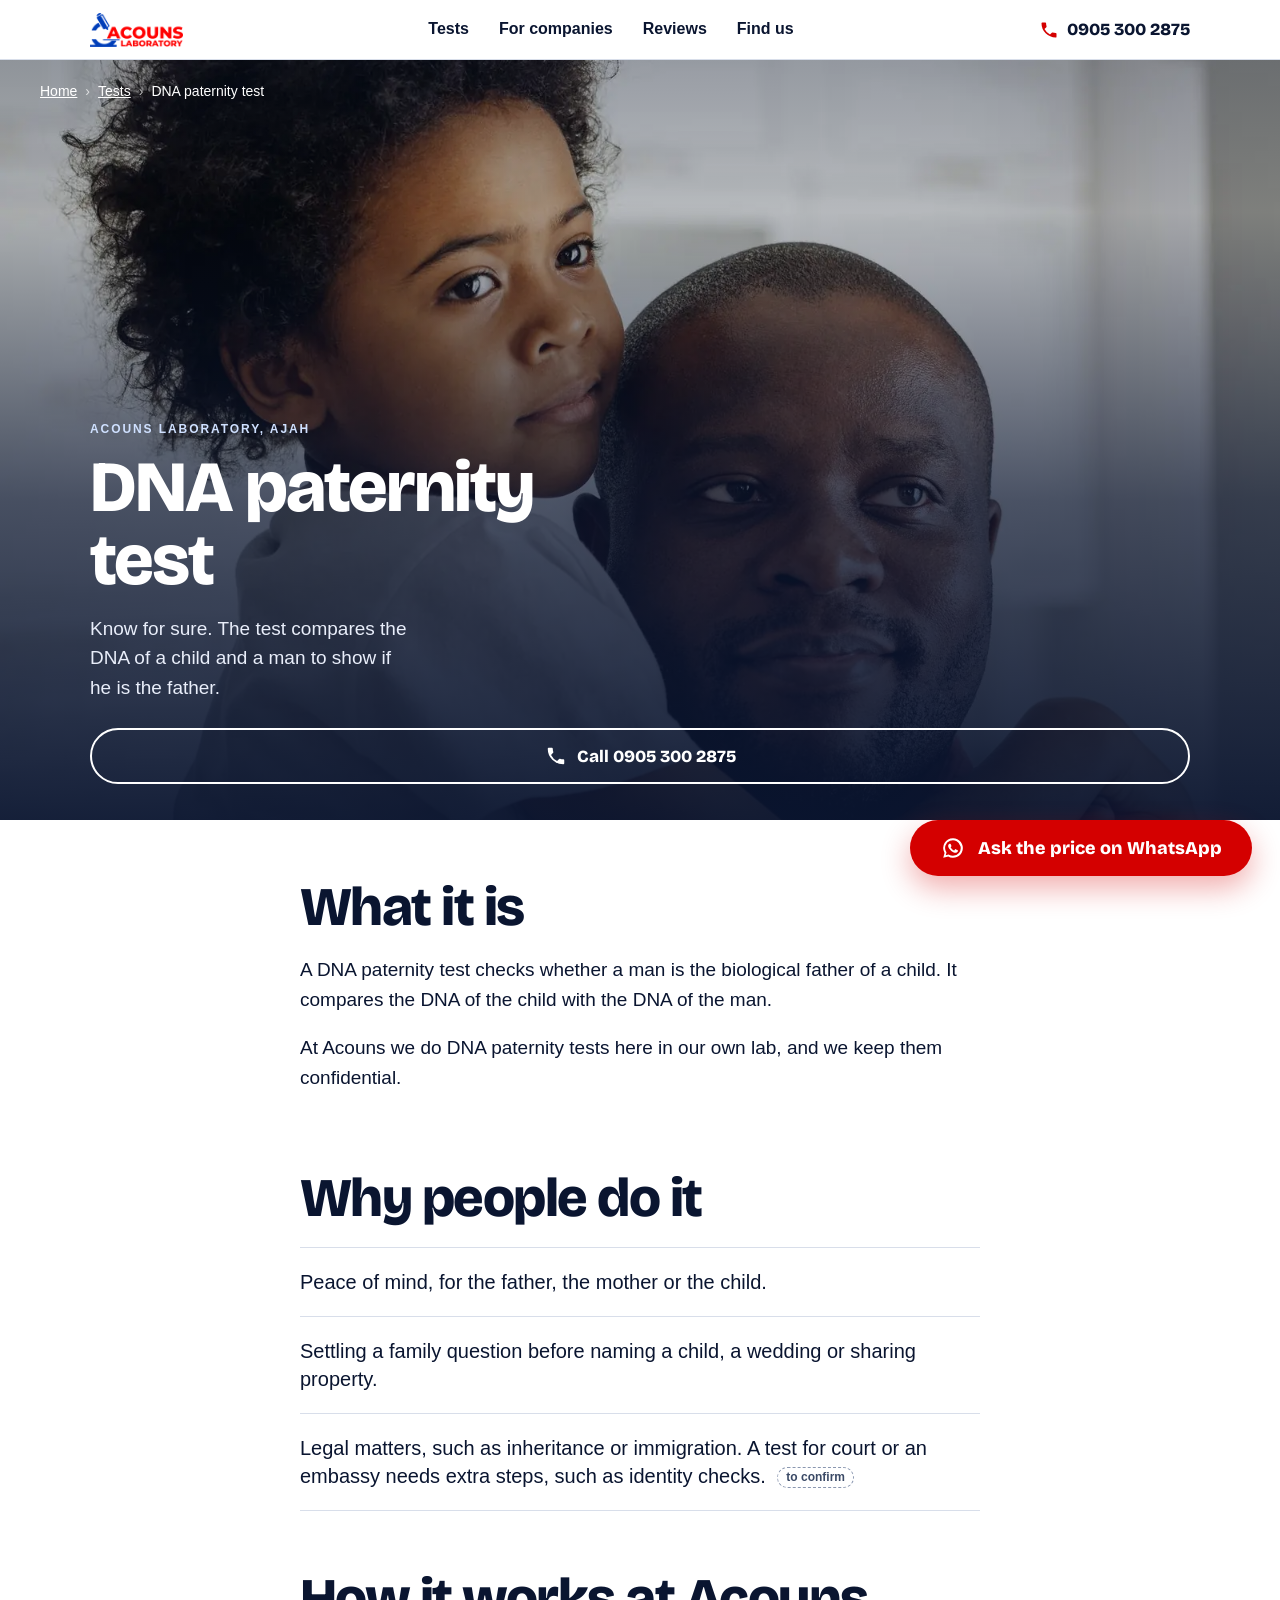
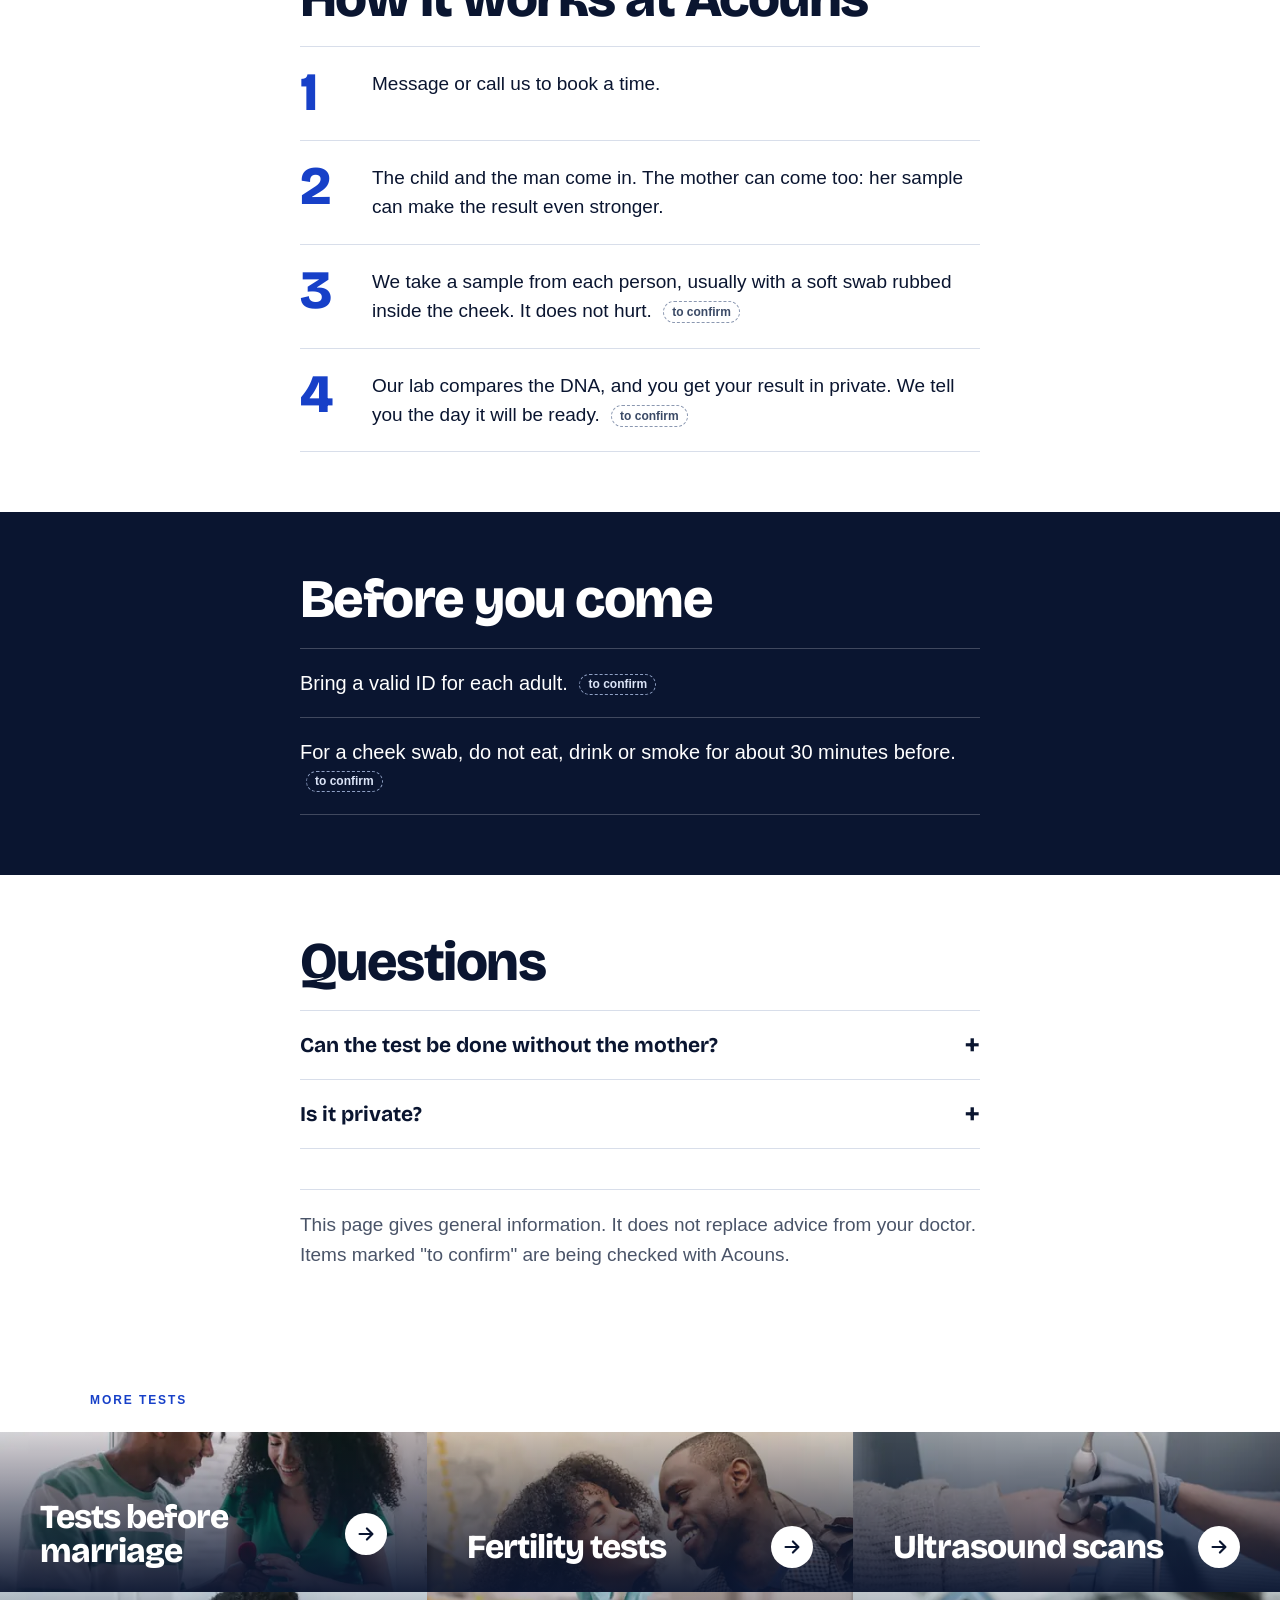
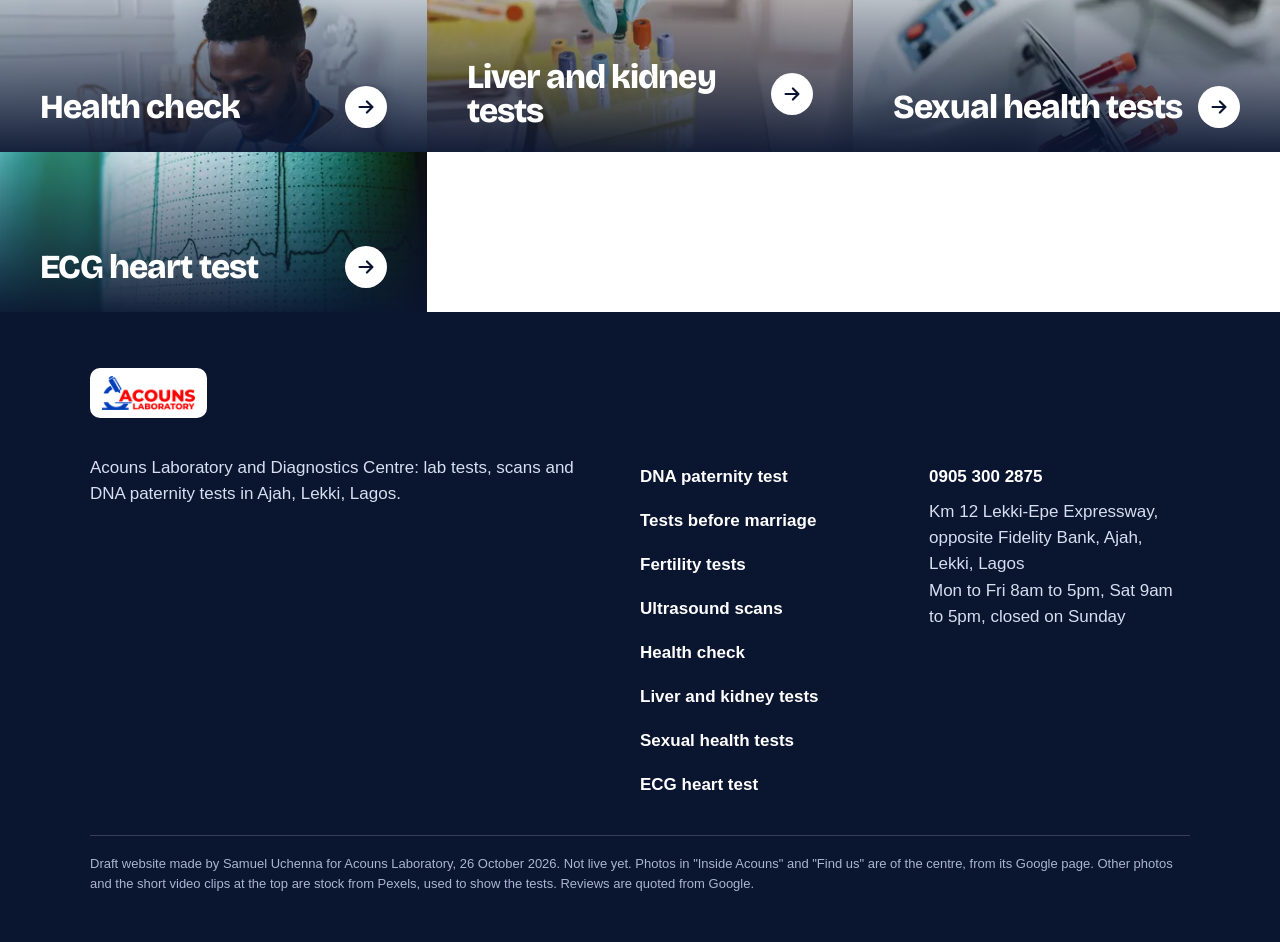
==== commit 5573dac4: "New design for the whole site: full-bleed photography, big type, one sticky WhatsApp button One desi" ====
--- a/dna-paternity-test.html
+++ b/dna-paternity-test.html
@@ -7,9 +7,10 @@
 <title>DNA paternity test in Ajah, Lagos | Acouns Laboratory</title>
 <meta name="description" content="DNA paternity test at Acouns Laboratory, Km 12 Lekki-Epe Expressway, Ajah. What it is, who it is for, how it works and what to bring.">
 <link rel="icon" type="image/png" href="favicon.png">
-<link rel="stylesheet" href="assets/site.css?v=7">
+<link rel="stylesheet" href="assets/site.css?v=8">
+<link rel="preload" href="assets/fonts/bricolage.woff2" as="font" type="font/woff2" crossorigin>
 <script>document.documentElement.classList.add('js');try{sessionStorage.seen=1}catch(e){}</script>
-<script src="assets/site.js?v=7" defer></script>
+<script src="assets/site.js?v=8" defer></script>
 </head>
 <body>
 <header class="top"><div class="wrap">
@@ -18,50 +19,46 @@
  <a class="hcall" href="tel:+2349053002875"><svg viewBox="0 0 24 24" aria-hidden="true"><path d="M6.6 10.8a15.1 15.1 0 0 0 6.6 6.6l2.2-2.2a1 1 0 0 1 1-.25 11.4 11.4 0 0 0 3.6.57 1 1 0 0 1 1 1V20a1 1 0 0 1-1 1A17 17 0 0 1 3 4a1 1 0 0 1 1-1h3.5a1 1 0 0 1 1 1c0 1.25.2 2.45.57 3.57a1 1 0 0 1-.25 1z"/></svg><span>0905 300 2875</span></a>
 </div></header>
 
-<main>
-<div class="wrap crumb"><a href="index.html">Home</a><span>&rsaquo;</span><a href="index.html#form">Tests</a><span>&rsaquo;</span>DNA paternity test</div>
-<section class="thero"><div class="wrap">
- <div class="pic"><img src="assets/img/t-dna-paternity-test-960.webp" srcset="assets/img/t-dna-paternity-test-480.webp 480w, assets/img/t-dna-paternity-test-960.webp 960w, assets/img/t-dna-paternity-test-1600.webp 1600w" sizes="(min-width: 900px) 55vw, 100vw" width="1600" height="1000" alt="A father hugging his young son" fetchpriority="high"></div>
- <div class="txt">
-  <p class="kicker">Acouns Laboratory, Ajah</p>
+<main class="tpage">
+<section class="thero" style="padding:0">
+ <img src="assets/img/t-dna-paternity-test-960.webp" srcset="assets/img/t-dna-paternity-test-480.webp 480w, assets/img/t-dna-paternity-test-960.webp 960w, assets/img/t-dna-paternity-test-1600.webp 1600w" sizes="100vw" width="1600" height="1000" alt="A father hugging his young son" fetchpriority="high">
+ <div class="crumb"><a href="index.html">Home</a><span>&rsaquo;</span><a href="index.html#form">Tests</a><span>&rsaquo;</span>DNA paternity test</div>
+ <div class="in">
+  <span class="label" style="color:#cfe0ff;margin:0 0 14px">Acouns Laboratory, Ajah</span>
   <h1>DNA paternity test</h1>
   <p class="sub">Know for sure. The test compares the DNA of a child and a man to show if he is the father.</p>
-  <div class="acts"><a class="btn main" href="https://wa.me/2349053002875?text=Hello%20Acouns%2C%20please%20what%20is%20the%20price%20of%20the%20DNA%20paternity%20test%3F" target="_blank" rel="noopener"><svg viewBox="0 0 24 24" aria-hidden="true"><path d="M12 3a9 9 0 0 0-7.8 13.5L3 21l4.6-1.2A9 9 0 1 0 12 3zm0 16.2a7.2 7.2 0 0 1-3.7-1l-.3-.2-2.7.7.7-2.6-.2-.3A7.2 7.2 0 1 1 12 19.2zm4-5.4c-.2-.1-1.3-.6-1.5-.7s-.4-.1-.5.1-.6.7-.7.9-.3.2-.5.1a5.9 5.9 0 0 1-2.9-2.6c-.2-.4.2-.4.6-1.2a.4.4 0 0 0 0-.4l-.7-1.6c-.2-.4-.4-.4-.5-.4h-.4a.8.8 0 0 0-.6.3 2.5 2.5 0 0 0-.8 1.9 4.4 4.4 0 0 0 .9 2.3 10 10 0 0 0 3.8 3.4c1.4.6 2 .6 2.7.5a2.3 2.3 0 0 0 1.5-1.1 1.9 1.9 0 0 0 .1-1.1c0-.1-.2-.2-.5-.3z"/></svg>Ask the price on WhatsApp</a><a class="btn line" href="tel:+2349053002875"><svg viewBox="0 0 24 24" aria-hidden="true"><path d="M6.6 10.8a15.1 15.1 0 0 0 6.6 6.6l2.2-2.2a1 1 0 0 1 1-.25 11.4 11.4 0 0 0 3.6.57 1 1 0 0 1 1 1V20a1 1 0 0 1-1 1A17 17 0 0 1 3 4a1 1 0 0 1 1-1h3.5a1 1 0 0 1 1 1c0 1.25.2 2.45.57 3.57a1 1 0 0 1-.25 1z"/></svg>Call 0905 300 2875</a></div>
+  <div class="btns" style="margin-top:0"><a class="btn ghost" href="tel:+2349053002875"><svg viewBox="0 0 24 24" aria-hidden="true"><path d="M6.6 10.8a15.1 15.1 0 0 0 6.6 6.6l2.2-2.2a1 1 0 0 1 1-.25 11.4 11.4 0 0 0 3.6.57 1 1 0 0 1 1 1V20a1 1 0 0 1-1 1A17 17 0 0 1 3 4a1 1 0 0 1 1-1h3.5a1 1 0 0 1 1 1c0 1.25.2 2.45.57 3.57a1 1 0 0 1-.25 1z"/></svg>Call 0905 300 2875</a></div>
  </div>
+</section>
+<section><div class="wrap prose">
+ 
+ <h2>What it is</h2>
+ <p>A DNA paternity test checks whether a man is the biological father of a child. It compares the DNA of the child with the DNA of the man.</p><p>At Acouns we do DNA paternity tests here in our own lab, and we keep them confidential.</p>
 </div></section>
-<section style="padding-top:28px"><div class="wrap tbody">
- <div class="prose">
-  
-  <h2>What it is</h2>
-  <p>A DNA paternity test checks whether a man is the biological father of a child. It compares the DNA of the child with the DNA of the man.</p><p>At Acouns we do DNA paternity tests here in our own lab, and we keep them confidential.</p>
-  <h2>Why people do it</h2>
-  <ul><li>Peace of mind, for the father, the mother or the child.</li><li>Settling a family question before naming a child, a wedding or sharing property.</li><li>Legal matters, such as inheritance or immigration. A test for court or an embassy needs extra steps, such as identity checks. <span class="chip">to confirm</span></li></ul>
-  <h2>How it works at Acouns</h2>
-  <ol class="steps" style="grid-template-columns:1fr;margin-top:10px"><li><p>Message or call us to book a time.</p></li><li><p>The child and the man come in. The mother can come too: her sample can make the result even stronger.</p></li><li><p>We take a sample from each person, usually with a soft swab rubbed inside the cheek. It does not hurt. <span class="chip">to confirm</span></p></li><li><p>Our lab compares the DNA, and you get your result in private. We tell you the day it will be ready. <span class="chip">to confirm</span></p></li></ol>
-  
-  <div class="box"><h2>Before you come</h2><ul><li>Bring a valid ID for each adult. <span class="chip">to confirm</span></li><li>For a cheek swab, do not eat, drink or smoke for about 30 minutes before. <span class="chip">to confirm</span></li></ul></div>
-  <div class="faq"><h2>Questions</h2><details><summary>Can the test be done without the mother?</summary><p>Yes. A paternity test can be done with just the man and the child. Adding the mother's sample makes it stronger.</p></details><details><summary>Is it private?</summary><p>Yes. We keep DNA tests confidential, and the result is given only to the people who did the test.</p></details></div>
-  <p class="note">This page gives general information. It does not replace advice from your doctor. Items marked "to confirm" are being checked with Acouns.</p>
- </div>
- <aside class="tside box" aria-label="Book this test">
-  <h2 style="font-size:22px">Book or ask a question</h2>
-  <p style="color:var(--mut);margin:0 0 14px">Send us a message with the name of the test. We reply with the price and when to come.</p>
-  <div class="acts" style="flex-direction:column"><a class="btn main" href="https://wa.me/2349053002875?text=Hello%20Acouns%2C%20please%20what%20is%20the%20price%20of%20the%20DNA%20paternity%20test%3F" target="_blank" rel="noopener"><svg viewBox="0 0 24 24" aria-hidden="true"><path d="M12 3a9 9 0 0 0-7.8 13.5L3 21l4.6-1.2A9 9 0 1 0 12 3zm0 16.2a7.2 7.2 0 0 1-3.7-1l-.3-.2-2.7.7.7-2.6-.2-.3A7.2 7.2 0 1 1 12 19.2zm4-5.4c-.2-.1-1.3-.6-1.5-.7s-.4-.1-.5.1-.6.7-.7.9-.3.2-.5.1a5.9 5.9 0 0 1-2.9-2.6c-.2-.4.2-.4.6-1.2a.4.4 0 0 0 0-.4l-.7-1.6c-.2-.4-.4-.4-.5-.4h-.4a.8.8 0 0 0-.6.3 2.5 2.5 0 0 0-.8 1.9 4.4 4.4 0 0 0 .9 2.3 10 10 0 0 0 3.8 3.4c1.4.6 2 .6 2.7.5a2.3 2.3 0 0 0 1.5-1.1 1.9 1.9 0 0 0 .1-1.1c0-.1-.2-.2-.5-.3z"/></svg>Ask the price on WhatsApp</a><a class="btn line" href="tel:+2349053002875"><svg viewBox="0 0 24 24" aria-hidden="true"><path d="M6.6 10.8a15.1 15.1 0 0 0 6.6 6.6l2.2-2.2a1 1 0 0 1 1-.25 11.4 11.4 0 0 0 3.6.57 1 1 0 0 1 1 1V20a1 1 0 0 1-1 1A17 17 0 0 1 3 4a1 1 0 0 1 1-1h3.5a1 1 0 0 1 1 1c0 1.25.2 2.45.57 3.57a1 1 0 0 1-.25 1z"/></svg>Call 0905 300 2875</a><a class="btn line" href="https://www.google.com/maps/dir/?api=1&amp;destination=Acouns%20Laboratory%20And%20Diagnostics%20Centre%2C%20Km%2012%20Lekki-Epe%20Expressway%2C%20Ajah%2C%20Lagos" target="_blank" rel="noopener"><svg viewBox="0 0 24 24" aria-hidden="true"><path d="M12 2a7 7 0 0 0-7 7c0 5.2 7 13 7 13s7-7.8 7-13a7 7 0 0 0-7-7zm0 9.5A2.5 2.5 0 1 1 12 6.5a2.5 2.5 0 0 1 0 5z"/></svg>Get directions</a></div>
-  <p style="font-size:15px;color:var(--mut);margin:14px 0 0">Mon to Fri 8am to 5pm, Sat 9am to 5pm.<br>Km 12 Lekki-Epe Expressway, opposite Fidelity Bank, Ajah, Lekki, Lagos</p>
- </aside>
+<section style="padding-top:0"><div class="wrap prose">
+ <h2>Why people do it</h2>
+ <ul class="big"><li>Peace of mind, for the father, the mother or the child.</li><li>Settling a family question before naming a child, a wedding or sharing property.</li><li>Legal matters, such as inheritance or immigration. A test for court or an embassy needs extra steps, such as identity checks. <span class="chip">to confirm</span></li></ul>
 </div></section>
-<section style="background:var(--soft);padding:40px 0"><div class="wrap">
- <h2 style="font-size:24px">Other tests</h2>
- <ul class="others"><li><a href="tests-before-marriage.html">Tests before marriage</a></li><li><a href="fertility-tests.html">Fertility tests</a></li><li><a href="ultrasound-scans.html">Ultrasound scans</a></li><li><a href="health-check.html">Health check</a></li><li><a href="liver-and-kidney-tests.html">Liver and kidney tests</a></li><li><a href="sexual-health-tests.html">Sexual health tests</a></li><li><a href="ecg-heart-test.html">ECG heart test</a></li></ul>
+<section style="padding-top:0"><div class="wrap prose">
+ <h2>How it works at Acouns</h2>
+ <ol class="steps"><li><p>Message or call us to book a time.</p></li><li><p>The child and the man come in. The mother can come too: her sample can make the result even stronger.</p></li><li><p>We take a sample from each person, usually with a soft swab rubbed inside the cheek. It does not hurt. <span class="chip">to confirm</span></p></li><li><p>Our lab compares the DNA, and you get your result in private. We tell you the day it will be ready. <span class="chip">to confirm</span></p></li></ol>
+ 
 </div></section>
+<section class="dark"><div class="wrap prose">
+ <h2>Before you come</h2>
+ <ul class="big"><li>Bring a valid ID for each adult. <span class="chip">to confirm</span></li><li>For a cheek swab, do not eat, drink or smoke for about 30 minutes before. <span class="chip">to confirm</span></li></ul>
+</div></section>
+<section class="faq"><div class="wrap prose">
+ <h2>Questions</h2>
+ <details><summary>Can the test be done without the mother?</summary><p>Yes. A paternity test can be done with just the man and the child. Adding the mother's sample makes it stronger.</p></details><details><summary>Is it private?</summary><p>Yes. We keep DNA tests confidential, and the result is given only to the people who did the test.</p></details>
+ <p class="note">This page gives general information. It does not replace advice from your doctor. Items marked "to confirm" are being checked with Acouns.</p>
+</div></section>
+<section style="padding:0"><div class="wrap" style="padding-block:44px 24px"><span class="label" style="color:var(--blue);margin:0">More tests</span></div>
+ <ul class="posters others"><li class="poster"><img src="assets/img/t-tests-before-marriage-960.webp" srcset="assets/img/t-tests-before-marriage-480.webp 480w, assets/img/t-tests-before-marriage-960.webp 960w, assets/img/t-tests-before-marriage-1600.webp 1600w" sizes="(min-width: 900px) 33vw, 100vw" width="1600" height="1000" alt="" loading="lazy" decoding="async"><div class="pt"><h3>Tests before marriage</h3><i class="arr"><svg viewBox="0 0 24 24" aria-hidden="true"><path d="M5 12h13M13 6l6 6-6 6" fill="none" stroke="currentColor" stroke-width="2.4" stroke-linecap="round" stroke-linejoin="round"/></svg></i></div><a class="cover" href="tests-before-marriage.html" aria-label="Tests before marriage"></a></li><li class="poster"><img src="assets/img/t-fertility-tests-960.webp" srcset="assets/img/t-fertility-tests-480.webp 480w, assets/img/t-fertility-tests-960.webp 960w, assets/img/t-fertility-tests-1600.webp 1600w" sizes="(min-width: 900px) 33vw, 100vw" width="1600" height="1000" alt="" loading="lazy" decoding="async"><div class="pt"><h3>Fertility tests</h3><i class="arr"><svg viewBox="0 0 24 24" aria-hidden="true"><path d="M5 12h13M13 6l6 6-6 6" fill="none" stroke="currentColor" stroke-width="2.4" stroke-linecap="round" stroke-linejoin="round"/></svg></i></div><a class="cover" href="fertility-tests.html" aria-label="Fertility tests"></a></li><li class="poster"><img src="assets/img/t-ultrasound-scans-960.webp" srcset="assets/img/t-ultrasound-scans-480.webp 480w, assets/img/t-ultrasound-scans-960.webp 960w, assets/img/t-ultrasound-scans-1600.webp 1600w" sizes="(min-width: 900px) 33vw, 100vw" width="1600" height="1000" alt="" loading="lazy" decoding="async"><div class="pt"><h3>Ultrasound scans</h3><i class="arr"><svg viewBox="0 0 24 24" aria-hidden="true"><path d="M5 12h13M13 6l6 6-6 6" fill="none" stroke="currentColor" stroke-width="2.4" stroke-linecap="round" stroke-linejoin="round"/></svg></i></div><a class="cover" href="ultrasound-scans.html" aria-label="Ultrasound scans"></a></li><li class="poster"><img src="assets/img/t-health-check-960.webp" srcset="assets/img/t-health-check-480.webp 480w, assets/img/t-health-check-960.webp 960w, assets/img/t-health-check-1600.webp 1600w" sizes="(min-width: 900px) 33vw, 100vw" width="1600" height="1000" alt="" loading="lazy" decoding="async"><div class="pt"><h3>Health check</h3><i class="arr"><svg viewBox="0 0 24 24" aria-hidden="true"><path d="M5 12h13M13 6l6 6-6 6" fill="none" stroke="currentColor" stroke-width="2.4" stroke-linecap="round" stroke-linejoin="round"/></svg></i></div><a class="cover" href="health-check.html" aria-label="Health check"></a></li><li class="poster"><img src="assets/img/t-liver-and-kidney-tests-960.webp" srcset="assets/img/t-liver-and-kidney-tests-480.webp 480w, assets/img/t-liver-and-kidney-tests-960.webp 960w, assets/img/t-liver-and-kidney-tests-1600.webp 1600w" sizes="(min-width: 900px) 33vw, 100vw" width="1600" height="1000" alt="" loading="lazy" decoding="async"><div class="pt"><h3>Liver and kidney tests</h3><i class="arr"><svg viewBox="0 0 24 24" aria-hidden="true"><path d="M5 12h13M13 6l6 6-6 6" fill="none" stroke="currentColor" stroke-width="2.4" stroke-linecap="round" stroke-linejoin="round"/></svg></i></div><a class="cover" href="liver-and-kidney-tests.html" aria-label="Liver and kidney tests"></a></li><li class="poster"><img src="assets/img/t-sexual-health-tests-960.webp" srcset="assets/img/t-sexual-health-tests-480.webp 480w, assets/img/t-sexual-health-tests-960.webp 960w, assets/img/t-sexual-health-tests-1600.webp 1600w" sizes="(min-width: 900px) 33vw, 100vw" width="1600" height="1000" alt="" loading="lazy" decoding="async"><div class="pt"><h3>Sexual health tests</h3><i class="arr"><svg viewBox="0 0 24 24" aria-hidden="true"><path d="M5 12h13M13 6l6 6-6 6" fill="none" stroke="currentColor" stroke-width="2.4" stroke-linecap="round" stroke-linejoin="round"/></svg></i></div><a class="cover" href="sexual-health-tests.html" aria-label="Sexual health tests"></a></li><li class="poster"><img src="assets/img/t-ecg-heart-test-960.webp" srcset="assets/img/t-ecg-heart-test-480.webp 480w, assets/img/t-ecg-heart-test-960.webp 960w, assets/img/t-ecg-heart-test-1600.webp 1600w" sizes="(min-width: 900px) 33vw, 100vw" width="1600" height="1000" alt="" loading="lazy" decoding="async"><div class="pt"><h3>ECG heart test</h3><i class="arr"><svg viewBox="0 0 24 24" aria-hidden="true"><path d="M5 12h13M13 6l6 6-6 6" fill="none" stroke="currentColor" stroke-width="2.4" stroke-linecap="round" stroke-linejoin="round"/></svg></i></div><a class="cover" href="ecg-heart-test.html" aria-label="ECG heart test"></a></li></ul>
+</section>
 </main>
-<section class="close"><div class="wrap">
- <h2>Need a test this week?</h2>
- <p>Send us a message, and we will tell you the price and when to come.</p>
- <div class="cacts"><a class="btn main" href="https://wa.me/2349053002875?text=Hello%20Acouns%2C%20I%20would%20like%20to%20book%20a%20test." target="_blank" rel="noopener"><svg viewBox="0 0 24 24" aria-hidden="true"><path d="M12 3a9 9 0 0 0-7.8 13.5L3 21l4.6-1.2A9 9 0 1 0 12 3zm0 16.2a7.2 7.2 0 0 1-3.7-1l-.3-.2-2.7.7.7-2.6-.2-.3A7.2 7.2 0 1 1 12 19.2zm4-5.4c-.2-.1-1.3-.6-1.5-.7s-.4-.1-.5.1-.6.7-.7.9-.3.2-.5.1a5.9 5.9 0 0 1-2.9-2.6c-.2-.4.2-.4.6-1.2a.4.4 0 0 0 0-.4l-.7-1.6c-.2-.4-.4-.4-.5-.4h-.4a.8.8 0 0 0-.6.3 2.5 2.5 0 0 0-.8 1.9 4.4 4.4 0 0 0 .9 2.3 10 10 0 0 0 3.8 3.4c1.4.6 2 .6 2.7.5a2.3 2.3 0 0 0 1.5-1.1 1.9 1.9 0 0 0 .1-1.1c0-.1-.2-.2-.5-.3z"/></svg>Book a test on WhatsApp</a><a class="btn line" href="tel:+2349053002875"><svg viewBox="0 0 24 24" aria-hidden="true"><path d="M6.6 10.8a15.1 15.1 0 0 0 6.6 6.6l2.2-2.2a1 1 0 0 1 1-.25 11.4 11.4 0 0 0 3.6.57 1 1 0 0 1 1 1V20a1 1 0 0 1-1 1A17 17 0 0 1 3 4a1 1 0 0 1 1-1h3.5a1 1 0 0 1 1 1c0 1.25.2 2.45.57 3.57a1 1 0 0 1-.25 1z"/></svg>Call 0905 300 2875</a></div>
-</div></section>
 <footer><div class="wrap">
- <span class="plate"><img src="assets/logo-acouns.png" width="82" height="30" alt="Acouns Laboratory" loading="lazy"></span>
+ <span class="plate"><img src="assets/logo-acouns.png" width="93" height="34" alt="Acouns Laboratory" loading="lazy"></span>
  <div class="cols">
   <p>Acouns Laboratory and Diagnostics Centre: lab tests, scans and DNA paternity tests in Ajah, Lekki, Lagos.</p>
   <ul><li><a href="dna-paternity-test.html">DNA paternity test</a></li><li><a href="tests-before-marriage.html">Tests before marriage</a></li><li><a href="fertility-tests.html">Fertility tests</a></li><li><a href="ultrasound-scans.html">Ultrasound scans</a></li><li><a href="health-check.html">Health check</a></li><li><a href="liver-and-kidney-tests.html">Liver and kidney tests</a></li><li><a href="sexual-health-tests.html">Sexual health tests</a></li><li><a href="ecg-heart-test.html">ECG heart test</a></li></ul>
@@ -69,6 +66,6 @@
  </div>
  <p class="legal">Draft website made by Samuel Uchenna for Acouns Laboratory, 26 October 2026. Not live yet. Photos in "Inside Acouns" and "Find us" are of the centre, from its Google page. Other photos and the short video clips at the top are stock from Pexels, used to show the tests. Reviews are quoted from Google.</p>
 </div></footer>
-<nav class="mbar" aria-label="Quick contact"><a class="c" href="tel:+2349053002875" aria-label="Call 0905 300 2875"><svg viewBox="0 0 24 24" aria-hidden="true"><path d="M6.6 10.8a15.1 15.1 0 0 0 6.6 6.6l2.2-2.2a1 1 0 0 1 1-.25 11.4 11.4 0 0 0 3.6.57 1 1 0 0 1 1 1V20a1 1 0 0 1-1 1A17 17 0 0 1 3 4a1 1 0 0 1 1-1h3.5a1 1 0 0 1 1 1c0 1.25.2 2.45.57 3.57a1 1 0 0 1-.25 1z"/></svg>0905 300 2875</a><a class="w" href="https://wa.me/2349053002875?text=Hello%20Acouns%2C%20I%20would%20like%20to%20book%20a%20test." target="_blank" rel="noopener"><svg viewBox="0 0 24 24" aria-hidden="true"><path d="M12 3a9 9 0 0 0-7.8 13.5L3 21l4.6-1.2A9 9 0 1 0 12 3zm0 16.2a7.2 7.2 0 0 1-3.7-1l-.3-.2-2.7.7.7-2.6-.2-.3A7.2 7.2 0 1 1 12 19.2zm4-5.4c-.2-.1-1.3-.6-1.5-.7s-.4-.1-.5.1-.6.7-.7.9-.3.2-.5.1a5.9 5.9 0 0 1-2.9-2.6c-.2-.4.2-.4.6-1.2a.4.4 0 0 0 0-.4l-.7-1.6c-.2-.4-.4-.4-.5-.4h-.4a.8.8 0 0 0-.6.3 2.5 2.5 0 0 0-.8 1.9 4.4 4.4 0 0 0 .9 2.3 10 10 0 0 0 3.8 3.4c1.4.6 2 .6 2.7.5a2.3 2.3 0 0 0 1.5-1.1 1.9 1.9 0 0 0 .1-1.1c0-.1-.2-.2-.5-.3z"/></svg>WhatsApp us</a></nav>
+<div class="bar" id="bar"><a id="barlink" href="https://wa.me/2349053002875?text=Hello%20Acouns%2C%20please%20what%20is%20the%20price%20of%20the%20DNA%20paternity%20test%3F" data-wa="2349053002875" target="_blank" rel="noopener"><svg viewBox="0 0 24 24" aria-hidden="true"><path d="M12 3a9 9 0 0 0-7.8 13.5L3 21l4.6-1.2A9 9 0 1 0 12 3zm0 16.2a7.2 7.2 0 0 1-3.7-1l-.3-.2-2.7.7.7-2.6-.2-.3A7.2 7.2 0 1 1 12 19.2zm4-5.4c-.2-.1-1.3-.6-1.5-.7s-.4-.1-.5.1-.6.7-.7.9-.3.2-.5.1a5.9 5.9 0 0 1-2.9-2.6c-.2-.4.2-.4.6-1.2a.4.4 0 0 0 0-.4l-.7-1.6c-.2-.4-.4-.4-.5-.4h-.4a.8.8 0 0 0-.6.3 2.5 2.5 0 0 0-.8 1.9 4.4 4.4 0 0 0 .9 2.3 10 10 0 0 0 3.8 3.4c1.4.6 2 .6 2.7.5a2.3 2.3 0 0 0 1.5-1.1 1.9 1.9 0 0 0 .1-1.1c0-.1-.2-.2-.5-.3z"/></svg><span id="barlabel">Ask the price on WhatsApp</span></a></div>
 </body>
 </html>
--- a/assets/site.css
+++ b/assets/site.css
@@ -1,183 +1,190 @@
-:root{--red:#d40000;--red-d:#b00000;--blue:#003eb8;--navy:#0b1b3d;--ink:#14181f;--mut:#4b5563;--line:#e3e7ee;--soft:#f4f6fa;--w:1120px}
+/* Acouns design system v3 (Samuel, 28 Oct 2026): full-bleed photography, one big type scale, hairlines instead of cards, one sticky WhatsApp button. Mobile first. */
+@font-face{font-family:'Bricolage Grotesque';font-style:normal;font-weight:600 800;font-display:swap;src:url(fonts/bricolage.woff2) format('woff2');unicode-range:U+0000-00FF,U+0131,U+0152-0153,U+02BB-02BC,U+02C6,U+02DA,U+02DC,U+2000-206F,U+20AC,U+2122,U+2191,U+2193,U+2212,U+2215,U+FEFF,U+FFFD}
+:root{--ink:#0a1530;--ink2:#16254f;--paper:#f2f5f9;--line:#d8deea;--mut:#4a5468;--red:#d40000;--red-d:#b00000;--blue:#1740c8;--g:20px;--bar:76px;--disp:'Bricolage Grotesque',"Segoe UI",Roboto,"Helvetica Neue",Arial,sans-serif}
 *{box-sizing:border-box}
-html{scroll-behavior:smooth;scroll-padding-top:76px}
-body{margin:0;font-family:"Segoe UI",Roboto,"Helvetica Neue",Arial,sans-serif;color:var(--ink);font-size:17px;line-height:1.55;background:#fff}
-img{max-width:100%;height:auto;display:block}
+html{scroll-behavior:smooth;scroll-padding-top:68px;-webkit-text-size-adjust:100%}
+body{margin:0;font:17px/1.55 "Segoe UI",Roboto,"Helvetica Neue",Arial,sans-serif;color:var(--ink);background:#fff;padding-bottom:calc(var(--bar) + env(safe-area-inset-bottom))}
+h1,h2,h3{font-family:var(--disp);font-weight:800;letter-spacing:-.028em;line-height:1.02;margin:0}
+h2{font-size:clamp(1.85rem,8.1vw,3.4rem)}
+h3{font-size:clamp(1.45rem,6vw,2.7rem)}
+img,video{display:block;max-width:100%}
+svg{fill:currentColor}
 a{color:var(--blue)}
-svg{width:20px;height:20px;fill:currentColor;flex:none}
-.wrap{max-width:var(--w);margin:0 auto;padding:0 18px}
-h1,h2,h3{line-height:1.15;margin:0 0 .4em;letter-spacing:-.01em}
-h1{font-size:34px} h2{font-size:27px} h3{font-size:19px}
-section{padding:52px 0}
-.faq details p,.close p,.lead,.prose p,.prose li{max-width:68ch}
-.close p{margin-left:auto;margin-right:auto}
-.kicker{max-width:60ch;font-size:13px;font-weight:700;letter-spacing:.08em;text-transform:uppercase;color:var(--blue);margin:0 0 6px}
-.lead{color:var(--mut);margin:0 0 22px}
-.btn{white-space:nowrap;display:inline-flex;align-items:center;justify-content:center;gap:8px;min-height:46px;padding:0 20px;border-radius:10px;font-weight:700;text-decoration:none;font-size:16px;border:2px solid transparent}
-.btn.main{background:var(--red);color:#fff} .btn.main:hover{background:var(--red-d)}
-.btn.line{border-color:var(--blue);color:var(--blue);background:#fff} .btn.line:hover{background:#eef3ff}
+p{margin:0 0 1em}
+.wrap{max-width:1180px;margin-inline:auto;padding-inline:var(--g)}
+.label{display:block;font:700 12px/1.35 "Segoe UI",Roboto,Arial,sans-serif;letter-spacing:.16em;text-transform:uppercase;margin:0 0 14px}
+section{padding-block:72px}
+.lead{color:var(--mut);font-size:18px;max-width:34ch;margin:16px 0 0}
 .chip{display:inline-block;font-size:12px;font-weight:700;color:#3b4a66;border:1px dashed #8a97b0;border-radius:20px;padding:1px 8px;margin-left:6px;vertical-align:middle;white-space:nowrap}
+:focus-visible{outline:3px solid var(--blue);outline-offset:3px}
+.btn{display:inline-flex;align-items:center;justify-content:center;gap:10px;min-height:56px;padding:0 28px;border-radius:999px;border:2px solid transparent;font:800 17px/1 var(--disp);text-decoration:none;cursor:pointer}
+.btn svg{width:22px;height:22px;flex:none}
+.btn.red{background:var(--red);color:#fff} .btn.red:hover{background:var(--red-d)}
+.btn.ink{background:var(--ink);color:#fff}
+.btn.ghost{border-color:currentColor;color:var(--ink)} .on-dark .btn.ghost,.hero .btn.ghost,.thero .btn.ghost,.dark .btn.ghost{color:#fff}
+.btns{display:flex;flex-wrap:wrap;gap:12px;margin-top:26px} .btns .btn{flex:1 1 220px}
 /* header */
-header.top{position:sticky;top:0;z-index:20;background:#fff;border-bottom:1px solid var(--line)}
-header.top .wrap{display:flex;align-items:center;justify-content:space-between;height:62px;gap:12px}
-.logo{display:block;flex:none} .logo img{height:36px;width:auto}
-nav.links{display:none;gap:22px} nav.links a{color:var(--ink);text-decoration:none;font-weight:600;font-size:15px} nav.links a:hover{color:var(--blue)}
-.hcall{display:inline-flex;align-items:center;gap:6px;color:var(--navy);font-weight:700;text-decoration:none;font-size:15px;min-height:42px}
-.hcall svg{color:var(--red)}
-/* hero: full-width pictures, panel below (same on phone and laptop) */
-.hero{padding:0 0 10px}
-.media{position:relative;overflow:hidden;background:#dfe5ef;aspect-ratio:4/3}
+header.top{position:sticky;top:0;z-index:20;background:#fff;height:60px;border-bottom:1px solid var(--line)}
+header.top .wrap{height:100%;display:flex;align-items:center;justify-content:space-between;gap:16px}
+.logo{display:block;flex:none} .logo img{height:34px;width:auto}
+nav.links{display:none;gap:30px} nav.links a{color:var(--ink);text-decoration:none;font-weight:700;font-size:16px}
+.hcall{display:inline-flex;align-items:center;gap:8px;min-height:44px;color:var(--ink);text-decoration:none;font:800 17px/1 var(--disp)} .hcall svg{width:20px;height:20px;color:var(--red)}
+/* sticky WhatsApp button */
+.bar{position:fixed;left:0;right:0;bottom:0;z-index:30;padding:10px var(--g) calc(12px + env(safe-area-inset-bottom));background:linear-gradient(to top,rgba(255,255,255,.96) 62%,rgba(255,255,255,0));pointer-events:none}
+.bar a{pointer-events:auto;display:flex;align-items:center;justify-content:center;gap:12px;min-height:56px;max-width:520px;margin-inline:auto;border-radius:999px;background:var(--red);color:#fff;text-decoration:none;font:800 18px/1 var(--disp);box-shadow:0 12px 30px rgba(212,0,0,.32)}
+.bar svg{width:26px;height:26px;flex:none}
+/* hero (home) */
+.hero{position:relative;overflow:hidden;color:#fff;background:var(--ink);min-height:calc(100svh - 60px);display:flex;flex-direction:column;justify-content:flex-end}
+.hero::after{content:"";position:absolute;inset:0;z-index:1;background:linear-gradient(to top,rgba(10,21,48,.97) 0,rgba(10,21,48,.92) 40%,rgba(10,21,48,.55) 60%,rgba(10,21,48,.08) 80%,rgba(10,21,48,.3) 100%);pointer-events:none}
+.media{position:absolute;inset:0}
 .media .slide{position:absolute;inset:0;margin:0;opacity:0;transition:opacity 1.1s ease}
 .media .slide.on{opacity:1}
-.media img,.media video{width:100%;height:100%;object-fit:cover;display:block}
-.media video{background:var(--navy)}
+.media img,.media video{width:100%;height:100%;object-fit:cover;object-position:50% 28%;display:block}
+.media video{background:var(--ink)}
 .js .media .slide.on img{animation:pan 9s ease-out forwards}
-.media .slide.alt img{transform-origin:70% 40%}
 @keyframes pan{from{transform:scale(1)}to{transform:scale(1.07)}}
-.mtag{position:absolute;left:12px;bottom:56px;background:rgba(11,27,61,.78);color:#fff;font-size:13px;font-weight:700;border-radius:20px;padding:4px 12px;z-index:2}
-.pausebtn{position:absolute;right:12px;bottom:56px;z-index:2;display:none;align-items:center;gap:6px;background:rgba(255,255,255,.92);color:var(--navy);border:0;border-radius:20px;font:700 13px/1 "Segoe UI",Arial,sans-serif;min-height:34px;padding:0 12px;cursor:pointer}
+.mtag{position:absolute;left:var(--g);top:16px;z-index:3;background:rgba(10,21,48,.6);color:#fff;font:700 13px/1 "Segoe UI",Roboto,Arial,sans-serif;border-radius:999px;padding:9px 14px}
+.pausebtn{position:absolute;right:var(--g);top:10px;z-index:3;display:none;align-items:center;gap:8px;min-height:44px;padding:0 16px;border:0;border-radius:999px;background:rgba(255,255,255,.92);color:var(--ink);font:700 14px/1 "Segoe UI",Roboto,Arial,sans-serif;cursor:pointer}
+.pausebtn svg{width:16px;height:16px}
 .media.running .pausebtn{display:inline-flex}
-.hero .panel{position:relative;z-index:3;margin:-44px 12px 0;background:#fff;border-radius:16px;padding:20px 18px 18px;box-shadow:0 10px 34px rgba(11,27,61,.14)}
-.hero p.sub{color:var(--mut);margin:0 0 14px}
-.acts{display:flex;flex-wrap:wrap;gap:10px}
-.hero .acts .btn{flex:1 1 220px}
-.open{display:flex;align-items:center;gap:8px;font-size:15px;font-weight:600;color:var(--navy);margin:0 0 12px}
-.open .dot{width:9px;height:9px;border-radius:50%;background:#1f9d55;flex:none} .open.shut .dot{background:#9aa3b2}
-/* proof */
-.proof{background:var(--navy);color:#fff;padding:22px 0}
-.proof .wrap{display:grid;grid-template-columns:repeat(2,1fr);gap:16px 10px}
-.proof .wrap>div{border-left:1px solid rgba(255,255,255,.25);padding-left:12px}
-.proof b{display:block;font-size:30px;line-height:1.1} .proof span{font-size:14px;color:#cfd8ea}
-/* test cards */
-.tests{display:grid;grid-template-columns:1fr;gap:14px}
-.test{position:relative;border:1px solid var(--line);border-radius:12px;overflow:hidden;display:flex;flex-direction:column;background:#fff;transition:transform .15s,box-shadow .15s}
-.test:hover{transform:translateY(-2px);box-shadow:0 6px 18px rgba(11,27,61,.10)}
-.test img{width:100%;aspect-ratio:16/10;object-fit:cover}
-.test .tb{padding:14px 16px 12px;display:flex;flex-direction:column;flex:1}
-.test h3 a{color:var(--ink);text-decoration:none;display:inline-block;padding:10px 0 4px;min-height:40px} .test h3 a::after{content:"";position:absolute;inset:0;z-index:1}
-.test p{color:var(--mut);margin:0 0 10px;font-size:16px}
-.test .more{font-weight:700;font-size:15px;color:var(--blue);margin-top:auto}
-.test .ask{position:relative;z-index:2;font-weight:700;font-size:15px;min-height:44px;display:inline-flex;align-items:center;gap:6px;color:#1f7a4d}
-.test .ask svg{width:18px;height:18px}
-.notsure{margin-top:18px;display:flex;flex-wrap:wrap;gap:10px;align-items:center}
-.depts{columns:1;padding:0;margin:14px 0 0;list-style:none} .depts li{break-inside:avoid;padding:6px 0;border-bottom:1px solid var(--line);font-size:16px} .depts span{color:var(--mut)}
-details.all{margin-top:22px;border:1px solid var(--line);border-radius:12px;padding:6px 16px;background:#fff} details.all summary{cursor:pointer;font-weight:700;min-height:44px;display:flex;align-items:center}
+.hero .in{position:relative;z-index:2;padding:clamp(210px,38svh,360px) var(--g) 30px;max-width:1180px;width:100%;margin-inline:auto}
+.hero h1{font-size:clamp(2.2rem,10vw,4.5rem);max-width:12ch}
+.hero h1 .label{font-size:12px;letter-spacing:.14em;color:#cfe0ff;margin-bottom:16px;max-width:30ch}
+.rate{display:inline-flex;align-items:center;gap:10px;min-height:44px;margin-top:10px;color:#fff;text-decoration:none;font-weight:700;font-size:16px} .rate .stars{color:#ffc933} .rate .stars svg{width:20px;height:20px}
+.needs{list-style:none;margin:14px 0 0;padding:0;max-width:640px}
+.needs a{display:flex;align-items:center;justify-content:space-between;gap:14px;min-height:56px;border-top:1px solid rgba(255,255,255,.32);color:#fff;text-decoration:none;font:700 21px/1.1 var(--disp)}
+.needs li:last-child a{border-bottom:1px solid rgba(255,255,255,.32)}
+.needs .arr{display:grid;place-items:center;flex:none;width:38px;height:38px;border-radius:50%;background:#fff;color:var(--ink)} .needs .arr svg{width:20px;height:20px}
+.needs .alt a{font-weight:600;color:#dfe8fb}
+.facts{list-style:none;margin:22px 0 0;padding:0;display:grid;gap:6px;font-size:15px;font-weight:600}
+.facts li{display:flex;align-items:center;gap:10px} .facts svg{width:18px;height:18px;flex:none;color:#ff6b6b}
+.facts a{color:#fff;text-decoration:none;display:flex;align-items:center;gap:10px;min-height:32px}
+.open .dot{width:10px;height:10px;border-radius:50%;background:#3ddc84;flex:none;margin:0 4px} .open.shut .dot{background:#9aa3b2}
+/* tests: full-bleed photo rows */
+#form{padding-bottom:0}
+#form .wrap{padding-bottom:30px}
+.posters{list-style:none;margin:0;padding:0}
+.poster{position:relative;overflow:hidden;color:#fff;background:var(--ink);min-height:clamp(290px,80vw,460px);display:flex;flex-direction:column;justify-content:flex-end}
+.poster::after{content:"";position:absolute;inset:0;background:linear-gradient(to top,rgba(10,21,48,.94) 0,rgba(10,21,48,.5) 55%,rgba(10,21,48,.12))}
+.poster>img{position:absolute;inset:0;width:100%;height:100%;object-fit:cover}
+.pt{position:relative;z-index:2;padding:20px var(--g) 24px}
+.poster p{margin:10px 0 0;max-width:32ch;font-size:17px;color:#e9eefa}
+.price{display:block;margin-top:8px;font:800 20px/1 var(--disp)}
+.poster .links{display:flex;flex-wrap:wrap;gap:0 22px;margin-top:8px}
+.poster .read,.poster .askrow{display:inline-flex;align-items:center;gap:8px;min-height:48px;color:#fff;font-weight:700;font-size:16px;text-underline-offset:4px}
+.poster .read svg{width:18px;height:18px} .poster .read{text-decoration:none;border-bottom:2px solid #fff;min-height:40px;align-self:center}
+.js .poster .askrow{display:none}
+.tick{position:absolute;z-index:3;top:16px;right:var(--g);display:none;align-items:center;gap:12px;min-height:52px;padding:6px 6px 6px 18px;border-radius:999px;background:rgba(10,21,48,.72);color:#fff;font-weight:700;font-size:15px;line-height:1;cursor:pointer;flex-direction:row}
+.js .tick{display:flex}
+.tick:has(input:checked){background:var(--red)}
+.tick input{position:absolute;inset:0;width:100%;height:100%;margin:0;opacity:0;cursor:pointer}
+.tick .c{display:grid;place-items:center;flex:none;width:40px;height:40px;border-radius:50%;border:2.5px solid #fff;color:#fff}
+.tick .c svg{width:22px;height:22px;opacity:0}
+.tick input:checked+.tx{} 
+.tick input:checked~.c{background:#fff;color:var(--red)} .tick input:checked~.c svg{opacity:1}
+.tick input:focus-visible~.c{outline:3px solid #fff;outline-offset:3px}
+.tick .tx .b{display:none} .tick input:checked~.tx .a{display:none} .tick input:checked~.tx .b{display:inline}
+details.all{margin:0;padding:0 var(--g);max-width:1180px;margin-inline:auto}
+details.all summary{cursor:pointer;font:700 19px/1.2 var(--disp);min-height:64px;display:flex;align-items:center;border-bottom:1px solid var(--line)}
+.depts{columns:1;padding:0;margin:0;list-style:none} .depts li{break-inside:avoid;padding:10px 0;border-bottom:1px solid var(--line);font-size:17px} .depts span{color:var(--mut)}
+/* dark band: staff */
+.dark{background:var(--ink);color:#fff}
+.dark .lead{color:#c9d3ea}
+.lines{list-style:none;margin:30px 0 0;padding:0}
+.lines li{display:flex;align-items:center;gap:14px;min-height:64px;border-top:1px solid rgba(255,255,255,.2);font:700 21px/1.15 var(--disp)}
+.lines li:last-child{border-bottom:1px solid rgba(255,255,255,.2)}
+.lines svg{width:24px;height:24px;flex:none;color:#6fe3a8}
+.dark .btn{margin-top:28px}
 /* reviews */
-.revs-top{display:grid;grid-template-columns:1fr;gap:18px;align-items:center;margin-bottom:22px}
-.score{display:flex;align-items:center;gap:14px} .score b{font-size:42px;line-height:1;color:var(--navy)}
-.stars{display:inline-flex;gap:1px;color:#9a6700} .stars svg{width:17px;height:17px} .stars svg.off{color:#c9ced8}
-.bars{display:grid;gap:6px;max-width:420px} .bar{display:grid;grid-template-columns:52px 1fr 26px;gap:8px;align-items:center;font-size:14px;color:var(--mut)}
-.bar i{height:9px;background:#e6eaf1;border-radius:6px;overflow:hidden;display:block} .bar em{display:block;height:100%;background:var(--blue);border-radius:6px}
-.topics{display:flex;flex-wrap:wrap;gap:8px;margin:0 0 20px;padding:0;list-style:none} .topics li{background:#fff;border:1px solid var(--line);border-radius:20px;padding:5px 12px;font-size:14px;font-weight:600}
-.revs{display:grid;grid-template-columns:1fr;gap:12px}
-.rev{margin:0;border:1px solid var(--line);border-radius:12px;padding:16px;background:#fff}
-.rev .who{display:flex;gap:10px;align-items:center;margin-bottom:6px} .rev .who small{display:block;color:var(--mut);font-size:13px}
-.av{width:40px;height:40px;border-radius:50%;background:#e8eefb;color:var(--blue);font-weight:800;display:flex;align-items:center;justify-content:center;font-size:15px;flex:none}
-.rev blockquote{margin:8px 0 0;font-size:16px}
-.js .rev.more{display:none} .js .revs.open .rev.more{display:block}
-.revbtns{margin-top:16px;display:flex;flex-wrap:wrap;gap:10px}
-.nojs-hide{display:none} .js .nojs-hide{display:inline-flex}
-/* gallery */
-.gal{display:grid;grid-template-columns:1fr 1fr;gap:10px} .gal figure:first-child{grid-column:span 2}
-.gal figure{margin:0} .gal img{width:100%;aspect-ratio:4/3;object-fit:cover;border-radius:10px}
-.gal figcaption{font-size:14px;color:var(--mut);margin-top:4px}
-/* steps */
-.steps{counter-reset:s;display:grid;grid-template-columns:1fr;gap:12px;padding:0;margin:0;list-style:none}
-.steps li{counter-increment:s;background:#fff;border:1px solid var(--line);border-radius:12px;padding:16px 16px 16px 60px;position:relative}
-.steps li::before{content:counter(s);position:absolute;left:16px;top:16px;width:30px;height:30px;border-radius:50%;background:var(--navy);color:#fff;font-weight:800;display:flex;align-items:center;justify-content:center}
-.steps p{margin:0;color:var(--mut);font-size:16px}
-/* staff */
-.staffgrid{display:grid;grid-template-columns:1fr;gap:20px;align-items:center}
-.ticks{list-style:none;padding:18px;margin:0;background:var(--soft);border-radius:12px} .ticks li{display:flex;gap:10px;align-items:flex-start;padding:7px 0;font-weight:600} .ticks svg{color:#1f7a4d;margin-top:3px}
+#reviews{background:var(--paper)}
+.score{display:flex;align-items:flex-end;gap:16px;margin-top:6px}
+.score b{font:800 48px/.9 var(--disp);letter-spacing:-.04em}
+.score .meta{padding-bottom:8px;font-weight:600;color:var(--mut)}
+.stars{display:inline-flex;gap:2px;color:#9a6700} .stars svg{width:22px;height:22px} .stars svg.off{color:#c3c9d6}
+.topics{display:flex;flex-wrap:wrap;gap:8px 18px;margin:22px 0 0;padding:0;list-style:none;font-weight:700;color:var(--ink)}
+.quotes{display:flex;gap:0;overflow-x:auto;scroll-snap-type:x mandatory;padding:34px var(--g) 10px;scroll-padding-inline:var(--g);-webkit-overflow-scrolling:touch}
+.quotes figure{flex:0 0 86%;scroll-snap-align:start;margin:0;padding:18px 26px 0 0;border-top:4px solid var(--ink)}
+.quotes blockquote{margin:14px 0;font:600 20px/1.4 "Segoe UI",Roboto,Arial,sans-serif;letter-spacing:-.005em}
+.quotes figcaption{font-size:15px;color:var(--mut)} .quotes figcaption b{color:var(--ink);font-size:17px}
+.gmore{padding:20px var(--g) 0;max-width:1180px;margin-inline:auto}
 /* faq */
-.faq details{border-bottom:1px solid var(--line);padding:4px 0} .faq summary{cursor:pointer;font-weight:700;min-height:48px;display:flex;align-items:center;font-size:17px}
-.faq details p{margin:0 0 14px;color:var(--mut)}
-/* find */
-.find{display:grid;grid-template-columns:1fr;gap:20px}
-.find img{border-radius:12px;width:100%;max-width:340px;height:auto;margin:0 auto}
-.find table{border-collapse:collapse;width:100%;max-width:360px;font-size:16px;margin:8px 0 18px} .find th{text-align:left;font-weight:600;padding:4px 0} .find td{text-align:right;padding:4px 0}
-.find .row{display:flex;gap:8px;align-items:flex-start;margin:0 0 10px} .find .row svg{color:var(--red);margin-top:3px}
+.faq details{border-top:1px solid var(--line)} .faq details:last-of-type{border-bottom:1px solid var(--line)}
+.faq summary{cursor:pointer;list-style:none;min-height:68px;display:flex;align-items:center;justify-content:space-between;gap:16px;font:700 21px/1.2 var(--disp);padding:8px 0}
+.faq summary::-webkit-details-marker{display:none} .faq summary::after{content:"+";font-size:32px;font-weight:400;flex:none}
+.faq details[open] summary::after{content:"\2212"}
+.faq details p{margin:0 0 22px;color:var(--mut);max-width:58ch;font-size:18px}
+.faq h2{margin-bottom:26px}
+/* find us */
+#find{background:var(--paper);padding-bottom:64px}
+.fphoto{margin-top:30px} .fphoto img{width:100%;height:auto;aspect-ratio:3/4;object-fit:cover}
+.adr{font:800 clamp(1.6rem,7vw,2.3rem)/1.12 var(--disp);letter-spacing:-.02em;margin:30px 0 8px}
+.find table{border-collapse:collapse;width:100%;max-width:440px;font-size:18px;margin:14px 0 0}
+.find th{text-align:left;font-weight:600;padding:12px 0;border-top:1px solid var(--line)} .find td{text-align:right;padding:12px 0;border-top:1px solid var(--line);font-weight:700}
+.find tr:last-child th,.find tr:last-child td{border-bottom:1px solid var(--line)}
+/* footer */
+footer{background:var(--ink);color:#d7def0;padding:56px 0 40px}
+footer .plate{display:inline-block;background:#fff;border-radius:10px;padding:8px 12px} footer .plate img{height:34px;width:auto}
+footer .cols{display:grid;gap:28px;margin:28px 0}
+footer p{margin:0 0 .6em} footer ul{list-style:none;padding:0;margin:0}
+footer a{color:#fff;text-decoration:none;display:inline-flex;align-items:center;min-height:44px;font-weight:600}
+footer .legal{border-top:1px solid rgba(255,255,255,.18);padding-top:18px;font-size:13px;color:#aab5d0}
 /* test pages */
-.crumb{font-size:14px;color:var(--mut);padding:6px 18px 0} .crumb a{color:var(--mut);display:inline-block;padding:10px 4px;min-height:40px} .crumb span{margin:0 6px}
-.thero{padding:16px 0 8px}
-.thero .pic{border-radius:14px;overflow:hidden;aspect-ratio:16/10;background:#dfe5ef}
-.thero .pic img{width:100%;height:100%;object-fit:cover}
-.thero .txt{padding-top:18px}
-.thero .sub{color:var(--mut);font-size:18px;margin:0 0 16px}
-.prose h2{font-size:24px;margin-top:8px} .prose ul{padding-left:20px;margin:0 0 6px} .prose li{margin:6px 0}
-.box{background:var(--soft);border-radius:14px;padding:20px 18px;margin:22px 0}
-.box h2{margin-top:0}
-.warn{border-left:4px solid var(--red);background:#fff5f5;padding:12px 14px;border-radius:8px;margin:16px 0;font-weight:600}
-.note{font-size:14px;color:var(--mut);border-top:1px solid var(--line);padding-top:14px;margin-top:26px}
-.others{display:grid;grid-template-columns:1fr 1fr;gap:10px;padding:0;margin:0;list-style:none}
-.others a{display:flex;align-items:center;min-height:48px;padding:10px 14px;border:1px solid var(--line);border-radius:10px;text-decoration:none;font-weight:600;color:var(--ink);background:#fff}
-.others a:hover{border-color:var(--blue);color:var(--blue)}
-/* close + footer */
-.close{background:var(--navy);color:#fff;text-align:center} .close p{color:#cfd8ea} .close .btn.line{background:transparent;color:#fff;border-color:#fff}
-.cacts{display:flex;flex-wrap:wrap;gap:10px;justify-content:center}
-footer{background:#081430;color:#c4cde0;padding:36px 0 26px;font-size:15px}
-footer .plate{display:inline-block;background:#fff;border-radius:8px;padding:6px 10px} footer .plate img{height:30px;width:auto}
-footer a{color:#fff;display:inline-block;padding:7px 0;min-height:34px} footer .cols{display:grid;grid-template-columns:1fr;gap:18px;margin:16px 0} footer ul{list-style:none;padding:0;margin:0} footer .cols p{margin:0}
-footer .legal{border-top:1px solid rgba(255,255,255,.15);padding-top:14px;font-size:13px}
-/* mobile bar */
-.mbar{position:fixed;left:0;right:0;bottom:0;z-index:30;display:grid;grid-template-columns:1fr 1fr;background:#fff;border-top:1px solid var(--line);box-shadow:0 -4px 16px rgba(0,0,0,.06)}
-.mbar a{display:flex;align-items:center;justify-content:center;gap:8px;min-height:56px;font-weight:700;text-decoration:none;font-size:16px}
-.mbar .c{color:var(--navy)} .mbar .c svg{color:var(--red)} .mbar .w{background:var(--red);color:#fff}
-@media (min-width:640px){ .tests{grid-template-columns:1fr 1fr} .revs{grid-template-columns:1fr 1fr} .depts{columns:2;column-gap:28px} .gal{grid-template-columns:repeat(3,1fr)} .gal figure:first-child{grid-column:auto} .proof .wrap{grid-template-columns:repeat(4,1fr)} .steps{grid-template-columns:1fr 1fr} footer .cols{grid-template-columns:1.4fr 1fr 1fr} .others{grid-template-columns:repeat(4,1fr)} }
+.thero{position:relative;overflow:hidden;color:#fff;background:var(--ink);min-height:min(88svh,760px);display:flex;align-items:flex-end}
+.thero::after{content:"";position:absolute;inset:0;background:linear-gradient(to top,rgba(10,21,48,.95) 0,rgba(10,21,48,.72) 42%,rgba(10,21,48,.25) 80%,rgba(10,21,48,.38))}
+.thero>img{position:absolute;inset:0;width:100%;height:100%;object-fit:cover;object-position:50% 30%}
+.thero .in{position:relative;z-index:2;width:100%;max-width:1180px;margin-inline:auto;padding:90px var(--g) 36px}
+.thero h1{font-size:clamp(2.3rem,10vw,4.5rem);max-width:12ch}
+.thero .sub{font-size:19px;color:#e9eefa;max-width:30ch;margin:16px 0 26px}
+.crumb{position:absolute;z-index:3;top:0;left:0;right:0;padding:12px var(--g);font-size:14px;color:#fff;display:flex;flex-wrap:wrap;align-items:center;gap:0 8px}
+.crumb a{color:#fff;display:inline-flex;align-items:center;min-height:40px} .crumb span{opacity:.7}
+.prose{max-width:760px}
+.tpage section{padding-block:60px}
+.tpage h2{margin-bottom:20px}
+.prose p{font-size:19px;max-width:38em}
+.big{list-style:none;margin:0;padding:0}
+.big li{padding:20px 0;border-top:1px solid var(--line);font-size:20px;line-height:1.4} .big li:last-child{border-bottom:1px solid var(--line)}
+ol.steps{list-style:none;counter-reset:s;margin:0;padding:0}
+ol.steps li{counter-increment:s;display:grid;grid-template-columns:66px 1fr;align-items:start;gap:0 6px;padding:22px 0;border-top:1px solid var(--line);font-size:19px}
+ol.steps li:last-child{border-bottom:1px solid var(--line)}
+ol.steps li::before{content:counter(s);font:800 54px/.9 var(--disp);color:var(--blue)}
+ol.steps li p{margin:0}
+.warn{border-left:6px solid var(--red);background:#fff3f3;padding:16px 18px;margin:0 0 34px;font-weight:700;font-size:18px}
+.xfig{margin:0}
+.xfig img{width:100%;max-width:520px;height:auto}
+.xfig figcaption{font-size:15px;color:var(--mut);margin-top:8px}
+.note{font-size:15px;color:var(--mut);padding-top:20px;margin-top:40px;border-top:1px solid var(--line);max-width:50em}
+.dark .big li,.dark .big li:last-child{border-color:rgba(255,255,255,.22)}
+.dark .chip{color:#dbe4f7;border-color:#8fa0c4}
+.others{list-style:none;margin:0;padding:0}
+.others .poster{min-height:160px}
+.others .poster h3{font-size:clamp(1.3rem,5.6vw,2.1rem)}
+.others .poster a.cover{position:absolute;inset:0;z-index:3}
+.others .poster .pt{display:flex;align-items:center;justify-content:space-between;gap:12px}
+.others .poster .arr{display:grid;place-items:center;flex:none;width:42px;height:42px;border-radius:50%;background:#fff;color:var(--ink)} .others .poster .arr svg{width:22px;height:22px}
+/* desktop */
+@media (min-width:640px){.depts{columns:2;column-gap:40px}.quotes figure{flex-basis:46%}}
 @media (min-width:900px){
- .mbar{display:none}
- h1{font-size:50px} h2{font-size:36px} h3{font-size:20px} section{padding:72px 0}
+ :root{--g:40px}
+ .score b{font-size:64px}
+ body{padding-bottom:0}
+ section{padding-block:110px}
  nav.links{display:flex}
- .media{aspect-ratio:auto;height:min(620px,50vw)}
- .mtag,.pausebtn{bottom:64px}
- .hero .panel{max-width:900px;margin:-44px auto 0;padding:28px 34px 26px}
- .hero .acts .btn{flex:0 1 auto}
- .tests{grid-template-columns:repeat(4,1fr)} .revs{grid-template-columns:repeat(3,1fr)}
- .revs-top{grid-template-columns:auto 1fr} .steps{grid-template-columns:repeat(4,1fr)}
- .staffgrid{grid-template-columns:1.1fr 1fr;gap:48px}
- .find{grid-template-columns:1fr 1fr;align-items:start} .find img{max-width:420px} .proof b{font-size:38px}
- .thero .wrap{display:grid;grid-template-columns:1.1fr 1fr;gap:40px;align-items:center} .thero .txt{padding-top:0}
- .tbody{display:grid;grid-template-columns:1.6fr 1fr;gap:44px;align-items:start} .tside{position:sticky;top:84px}
- .thero h1{font-size:44px}
+ .bar{left:auto;right:28px;bottom:24px;padding:0;background:none;width:auto}
+ .bar a{padding:0 30px;max-width:none}
+ .hero{min-height:calc(100svh - 60px)}
+ .hero .in{padding-bottom:56px}
+ .hero h1{max-width:14ch}
+ .needs{display:grid;grid-template-columns:1fr 1fr;column-gap:36px;max-width:900px} .needs li:last-child a{border-bottom:0} .needs li:nth-last-child(2) a{border-bottom:1px solid rgba(255,255,255,.32)}
+ .facts{grid-template-columns:repeat(3,auto);justify-content:start;column-gap:38px}
+ .posters{display:grid;grid-template-columns:1fr 1fr} .poster{min-height:440px}
+ .quotes{display:grid;grid-template-columns:repeat(3,1fr);gap:32px;overflow:visible;max-width:1180px;margin-inline:auto} .quotes figure{flex:none}
+ .find .cols2{display:grid;grid-template-columns:1fr 1fr;gap:56px;align-items:center}
+ .fphoto{margin:0} .fphoto img{max-height:680px}
+ footer .cols{grid-template-columns:2fr 1fr 1fr}
+ .others{display:grid;grid-template-columns:1fr 1fr 1fr}
+ .tbody{display:grid;grid-template-columns:1fr;}
 }
-@media (max-width:899px){ footer{padding-bottom:86px} }
-@media (prefers-reduced-motion:reduce){ html{scroll-behavior:auto} .test{transition:none} .js .media .slide.on img{animation:none} .media .slide{transition:none} }
-
-/* home v3 */
-.v3doors{display:grid;grid-template-columns:1fr 1fr;border-bottom:1px solid var(--line);background:#fff}
-.v3doors a{display:flex;align-items:center;justify-content:center;min-height:48px;font-weight:700;font-size:15px;color:var(--ink);text-decoration:none;border-bottom:3px solid transparent}
-.v3doors a.on{color:var(--navy);border-bottom-color:var(--red)}
-.v3 .media{aspect-ratio:16/9}
-.v3h1{font-size:13px;letter-spacing:.08em;text-transform:uppercase;color:var(--blue);margin:0 0 6px;font-weight:700;line-height:1.3}
-.v3q{font-size:clamp(21px,6vw,26px);line-height:1.15;font-weight:800;color:var(--navy);margin:0 0 12px}
-.pick{list-style:none;margin:0;padding:0;display:grid;gap:6px}
-.pick a{display:flex;align-items:center;justify-content:space-between;gap:12px;min-height:52px;padding:6px 12px;border:1.5px solid var(--line);border-radius:12px;text-decoration:none;color:var(--ink);background:#fff}
-.pick a:hover,.pick a:focus-visible{border-color:var(--blue);background:#f3f7ff}
-.pick b{display:block;font-size:17px;color:var(--navy)} .pick small{display:block;color:var(--mut);font-size:14px;line-height:1.3}
-.pick i{font-style:normal;font-size:26px;color:var(--blue);flex:none}
-.pick .alt a{border-style:dashed}
-.chips{list-style:none;margin:12px 0 0;padding:12px 0 0;border-top:1px solid var(--line);display:grid;gap:4px;font-size:15px;font-weight:600;color:var(--navy)}
-.chips li{display:flex;align-items:center;gap:8px;margin:0} .chips svg{color:var(--red);flex:none;width:18px;height:18px} .chips a{color:var(--navy);display:flex;align-items:center;gap:8px;text-decoration:none;min-height:30px}
-.chips .open{margin:0;font-size:15px}
-.sheet{max-width:900px;border:1.5px solid var(--navy);border-radius:14px;background:#fff;overflow:hidden}
-.sheet-top{display:flex;justify-content:space-between;gap:10px;flex-wrap:wrap;background:var(--navy);color:#fff;padding:10px 16px;font-size:12px;font-weight:700;letter-spacing:.1em;text-transform:uppercase}
-.trows{list-style:none;margin:0;padding:0}
-.trow{display:block;border-top:1px solid var(--line);padding:4px 16px 0}
-.trow:first-child{border-top:0}
-.trow label{display:flex;align-items:center;gap:12px;min-height:60px;padding:10px 0 0;cursor:pointer}
-.trow .th{width:48px;height:48px;border-radius:10px;object-fit:cover;flex:none}
-.trow input{display:none;width:26px;height:26px;margin:2px 0 0;flex:none;accent-color:var(--red)} .js .trow input{display:block}
-.rt b{display:block;font-size:17px;color:var(--navy)} .rt small{display:block;color:var(--mut);font-size:14px;line-height:1.35}
-.trow .links{display:flex;flex-wrap:wrap;gap:0 18px;padding:0 0 2px 60px} .js .trow .links{padding-left:98px}
-.trow .read{font-weight:700;font-size:14px;min-height:44px;display:inline-flex;align-items:center}
-.trow .askrow{font-weight:700;font-size:15px;color:#1f7a4d;min-height:44px;display:inline-flex;align-items:center} .js .trow .askrow{display:none}
-.sendbar{max-width:900px;position:sticky;bottom:64px;z-index:5;display:flex;align-items:center;justify-content:space-between;gap:12px;flex-wrap:wrap;background:#fff;border:2px solid var(--navy);border-radius:12px;margin-top:14px;padding:10px 14px;box-shadow:0 -6px 18px rgba(11,27,61,.12)}
-.sendbar[hidden]{display:none} .sendbar span{font-weight:700;color:var(--navy)}
-.vh{position:absolute;width:1px;height:1px;overflow:hidden;clip:rect(0 0 0 0);white-space:nowrap}
-.v3revs{display:flex;gap:12px;overflow-x:auto;scroll-snap-type:x mandatory;padding:14px 18px 8px;margin:0 -18px} .v3revs .rev{flex:0 0 84%;scroll-snap-align:start}
-@media (min-width:640px){.v3doors{max-width:520px;margin:0 auto}}
-@media (min-width:900px){.sendbar{bottom:12px} .v3 .media{height:320px;aspect-ratio:auto} .v3q{font-size:34px} .pick{grid-template-columns:1fr 1fr 1fr} .v3revs{margin:0;padding:14px 0 0;overflow:visible;display:grid;grid-template-columns:repeat(3,1fr)} .v3revs .rev{flex:none} .chips{grid-template-columns:auto auto auto;justify-content:space-between}}
-.price{display:block;font-weight:700;font-size:14px;color:var(--navy);margin-top:2px}
+@media (prefers-reduced-motion:reduce){html{scroll-behavior:auto}.js .media .slide.on img{animation:none}.media .slide{transition:none}}
 /* intro: the logo on a clean screen, then a soft dissolve into the page. Opacity and a small scale only. See README.md */
 #intro{display:none}
 .js.intro{overflow:hidden;scrollbar-gutter:stable}
